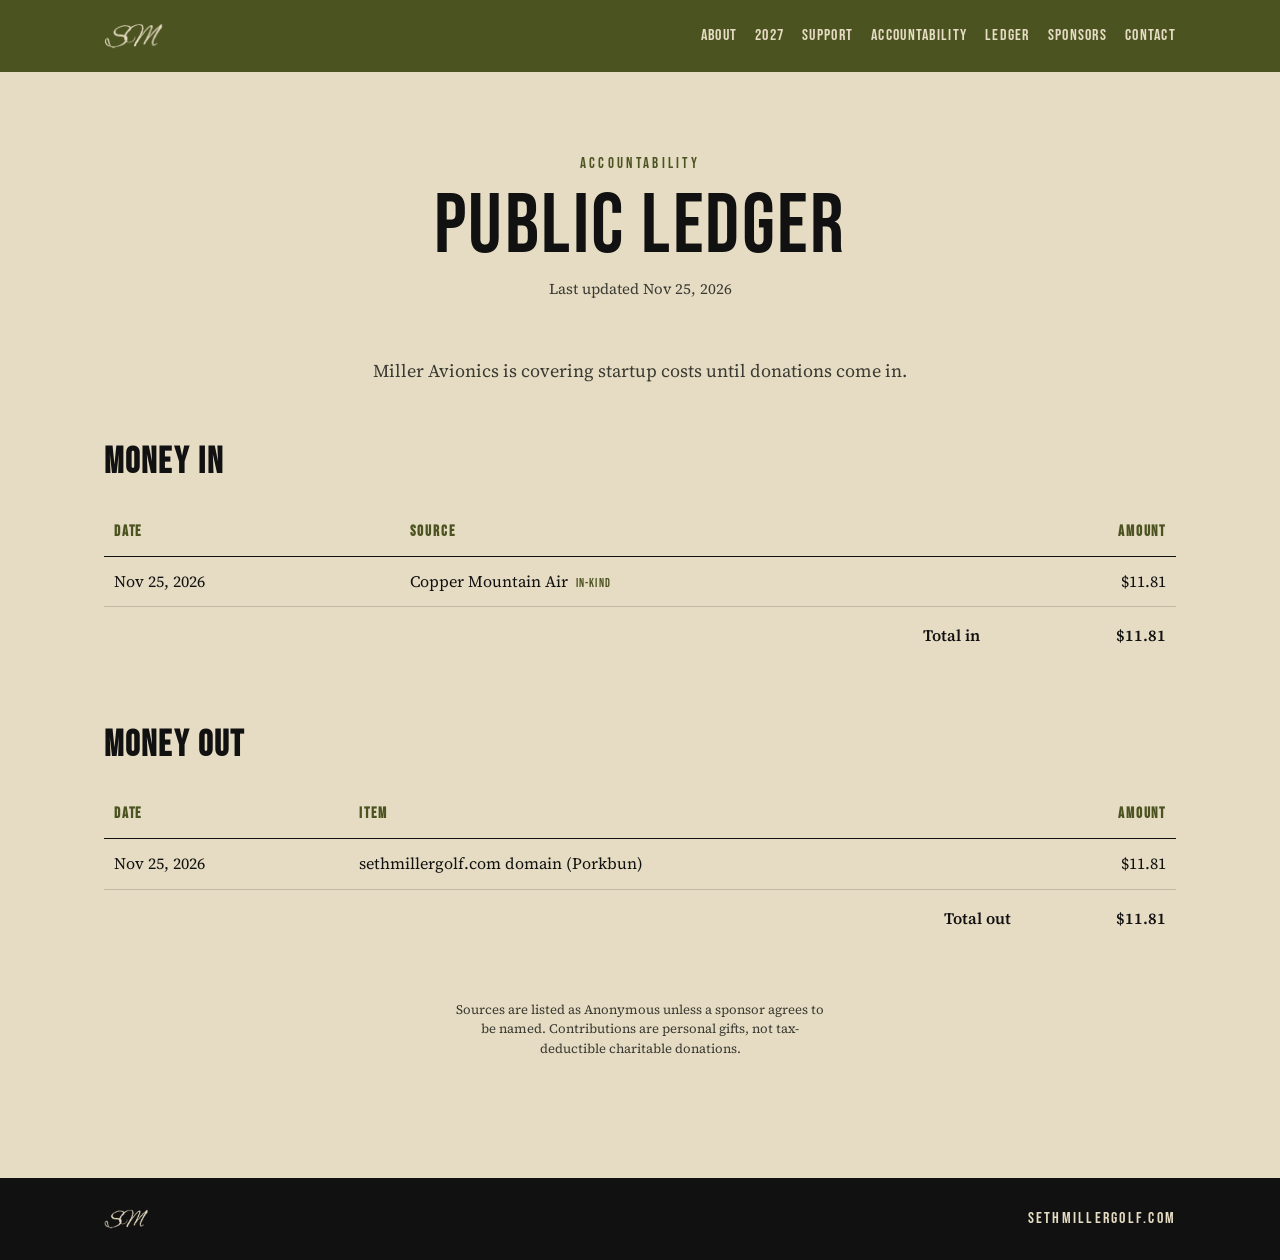
==== ledger.html @ 33cc7478 "Wire donate buttons to Stripe link and add thank-you banner" ====
<!doctype html>
<html lang="en">
<head>
  <meta charset="utf-8" />
  <meta name="viewport" content="width=device-width, initial-scale=1" />
  <title>Public ledger — Seth Miller</title>
  <meta name="description" content="Public ledger of money in and money out for Seth Miller’s 2027 VGA season." />
  <link rel="icon" type="image/png" href="assets/brand/favicon-v3.png" />
  <link rel="apple-touch-icon" href="assets/brand/apple-touch-icon-v3.png" />
  <link rel="preconnect" href="https://fonts.googleapis.com" />
  <link rel="preconnect" href="https://fonts.gstatic.com" crossorigin />
  <link href="https://fonts.googleapis.com/css2?family=Bebas+Neue&family=Source+Serif+4:ital,opsz,wght@0,8..60,400;0,8..60,600;1,8..60,400&display=swap" rel="stylesheet" />
  <link rel="stylesheet" href="styles.css?v=5" />
</head>
<body>
  <header class="site-header">
    <div class="wrap header-inner">
      <a class="brand-link" href="index.html" aria-label="Seth Miller home">
        <img class="brand-mono" src="assets/brand/sm-mark-khaki-v3.png" alt="" width="1053" height="428" />
      </a>

      <button class="nav-toggle" type="button" aria-expanded="false" aria-controls="primary-nav" aria-label="Toggle navigation">
        <span></span><span></span>
      </button>

      <nav id="primary-nav" class="site-nav" aria-label="Primary navigation">
        <a href="index.html#about">About</a>
        <a href="index.html#season">2027</a>
        <a href="index.html#support">Support</a>
        <a href="index.html#money">Accountability</a>
        <a href="ledger.html" aria-current="page">Ledger</a>
        <a href="index.html#sponsors">Sponsors</a>
        <a href="index.html#contact">Contact</a>
      </nav>
    </div>
  </header>

  <main>
    <section class="section section-ledger">
      <div class="wrap">
        <div class="ledger-head">
          <p class="kicker">Accountability</p>
          <h2>Public ledger</h2>
          <p id="ledger-updated" class="ledger-updated"></p>
        </div>

        <p id="ledger-note" class="ledger-note"></p>

        <div class="ledger-block">
          <h3>Money in</h3>
          <div class="ledger-table-wrap">
            <table class="ledger-table" id="money-in">
              <thead>
                <tr>
                  <th scope="col">Date</th>
                  <th scope="col">Source</th>
                  <th scope="col" class="num">Amount</th>
                </tr>
              </thead>
              <tbody></tbody>
              <tfoot>
                <tr>
                  <td colspan="2">Total in</td>
                  <td class="num"></td>
                </tr>
              </tfoot>
            </table>
          </div>
        </div>

        <div class="ledger-block">
          <h3>Money out</h3>
          <div class="ledger-table-wrap">
            <table class="ledger-table" id="money-out">
              <thead>
                <tr>
                  <th scope="col">Date</th>
                  <th scope="col">Item</th>
                  <th scope="col" class="num">Amount</th>
                </tr>
              </thead>
              <tbody></tbody>
              <tfoot>
                <tr>
                  <td colspan="2">Total out</td>
                  <td class="num"></td>
                </tr>
              </tfoot>
            </table>
          </div>
        </div>

        <p class="fine-print" style="margin-left:auto;margin-right:auto;text-align:center;color:#3A3A32;">
          Sources are listed as Anonymous unless a sponsor agrees to be named. Contributions are personal gifts, not tax-deductible charitable donations.
        </p>
      </div>
    </section>
  </main>

  <footer class="site-footer">
    <div class="wrap footer-inner">
      <a class="footer-mark" href="index.html" aria-label="Back to home">
        <img src="assets/brand/sm-mark-khaki-v3.png" alt="SM monogram" width="1053" height="428" />
      </a>
      <p>sethmillergolf.com</p>
    </div>
  </footer>

  <script src="script.js?v=5"></script>
  <script src="ledger.js?v=4"></script>
</body>
</html>
---- styles.css ----
:root {
  --olive: #4B5320;
  --khaki: #C3B091;
  --khaki-lt: #E6DCC3;
  --black: #111111;
  --ink-soft: #3A3A32;
  --hairline: rgba(17, 17, 17, 0.16);
  --font-display: 'Bebas Neue', Impact, 'Arial Narrow', sans-serif;
  --font-serif: 'Source Serif 4', Georgia, 'Times New Roman', serif;
}

*,
*::before,
*::after {
  box-sizing: border-box;
}

html {
  scroll-behavior: smooth;
  -webkit-text-size-adjust: 100%;
}

body {
  margin: 0;
  background: var(--khaki-lt);
  color: var(--black);
  font-family: var(--font-serif);
  font-size: 18px;
  line-height: 1.6;
}

img {
  display: block;
  max-width: 100%;
  height: auto;
}

a {
  color: inherit;
}

h1, h2, h3, p {
  margin: 0;
}

.wrap {
  width: 100%;
  max-width: 1120px;
  margin: 0 auto;
  padding: 0 24px;
}

.narrow {
  max-width: 640px;
  margin-left: auto;
  margin-right: auto;
}

.visually-hidden {
  position: absolute;
  width: 1px;
  height: 1px;
  padding: 0;
  margin: -1px;
  overflow: hidden;
  clip: rect(0, 0, 0, 0);
  white-space: nowrap;
  border: 0;
}

.site-header {
  position: sticky;
  top: 0;
  z-index: 40;
  background: var(--olive);
}

.header-inner {
  display: flex;
  align-items: center;
  justify-content: space-between;
  min-height: 72px;
}

.brand-link {
  display: flex;
  align-items: center;
  text-decoration: none;
}

.brand-mono {
  width: 64px;
  height: auto;
}

.nav-toggle {
  display: inline-flex;
  flex-direction: column;
  justify-content: center;
  gap: 7px;
  width: 44px;
  height: 44px;
  padding: 10px 8px;
  background: transparent;
  border: 0;
  cursor: pointer;
}

.nav-toggle span {
  display: block;
  height: 1.5px;
  width: 100%;
  background: var(--khaki-lt);
}

.site-nav {
  display: none;
  position: absolute;
  top: 100%;
  left: 0;
  right: 0;
  background: var(--black);
  padding: 8px 24px 28px;
  flex-direction: column;
  gap: 4px;
}

.site-nav.is-open {
  display: flex;
}

.site-nav a {
  font-family: var(--font-display);
  font-size: 28px;
  letter-spacing: 0.08em;
  text-decoration: none;
  color: var(--khaki-lt);
  padding: 8px 0;
}

.site-nav a:hover {
  color: var(--khaki);
}

.kicker {
  font-family: var(--font-display);
  font-size: 15px;
  letter-spacing: 0.22em;
  text-transform: uppercase;
  color: var(--olive);
  margin-bottom: 12px;
}

.kicker-on-dark {
  color: var(--khaki);
}

.section h2 {
  font-family: var(--font-display);
  font-size: clamp(48px, 9vw, 84px);
  letter-spacing: 0.03em;
  line-height: 0.92;
  font-weight: 400;
}

.btn {
  display: inline-flex;
  align-items: center;
  justify-content: center;
  font-family: var(--font-display);
  font-size: 22px;
  letter-spacing: 0.12em;
  text-transform: uppercase;
  text-decoration: none;
  padding: 14px 28px;
  border: 0;
  cursor: pointer;
}

.btn-hero {
  background: var(--black);
  color: var(--khaki-lt);
  margin-top: 40px;
}

.btn-hero:hover {
  background: var(--khaki-lt);
  color: var(--black);
}

.btn-coming-soon {
  background: var(--khaki);
  color: var(--black);
  cursor: not-allowed;
  opacity: 0.7;
}

.btn-ghost {
  background: transparent;
  color: var(--khaki-lt);
  box-shadow: inset 0 0 0 1.5px var(--khaki-lt);
}

.btn-ghost:hover {
  background: var(--khaki-lt);
  color: var(--black);
}

.hero {
  background: var(--olive);
  color: var(--khaki-lt);
  min-height: calc(100svh - 72px);
  display: flex;
  flex-direction: column;
  align-items: center;
  justify-content: center;
  padding: 48px 0 96px;
}

.hero-inner {
  display: flex;
  flex-direction: column;
  align-items: center;
  text-align: center;
  width: 100%;
}

.enlarge-trigger {
  background: none;
  border: 0;
  padding: 0;
  cursor: zoom-in;
  font: inherit;
  color: inherit;
}

.hero-logo-btn {
  width: min(820px, 92vw);
}

.hero-line {
  margin-top: 32px;
  font-family: var(--font-display);
  font-size: clamp(22px, 4.2vw, 34px);
  letter-spacing: 0.1em;
  line-height: 1.15;
}

.section {
  padding: 96px 0;
}

.section-about {
  background: var(--khaki-lt);
  padding: 120px 0 128px;
  text-align: center;
}

.section-about .wrap {
  max-width: 640px;
  margin-left: auto;
  margin-right: auto;
}

.bio {
  font-size: clamp(20px, 2.4vw, 26px);
  line-height: 1.55;
  letter-spacing: -0.01em;
  color: var(--black);
}

.section-season {
  background: var(--khaki);
  padding: 110px 0 120px;
  text-align: center;
}

.section-season h2 {
  margin-bottom: 64px;
}

.goals {
  display: grid;
  grid-template-columns: 1fr 1fr;
  gap: 48px 24px;
}

.goal-num {
  font-family: var(--font-display);
  font-size: clamp(56px, 10vw, 96px);
  line-height: 0.85;
  letter-spacing: 0.02em;
  color: var(--black);
}

.goal h3 {
  margin-top: 10px;
  font-family: var(--font-serif);
  font-size: 16px;
  font-weight: 400;
  color: var(--ink-soft);
}

.section-support {
  background: var(--black);
  color: var(--khaki-lt);
  padding: 110px 0 100px;
  text-align: center;
}

.section-support h2 {
  color: var(--khaki-lt);
  margin-bottom: 64px;
}

.ways {
  display: grid;
  grid-template-columns: 1fr;
  gap: 40px;
  padding-bottom: 56px;
  border-bottom: 1px solid rgba(230, 220, 195, 0.16);
}

.way h3 {
  font-family: var(--font-display);
  font-size: clamp(32px, 6vw, 44px);
  letter-spacing: 0.04em;
  font-weight: 400;
  line-height: 1;
  margin-bottom: 10px;
}

.way p {
  font-size: 17px;
  color: var(--khaki);
  max-width: 28ch;
  margin-left: auto;
  margin-right: auto;
}

.support-actions {
  display: flex;
  flex-wrap: wrap;
  justify-content: center;
  gap: 14px;
  margin-top: 40px;
}

.fine-print {
  margin-top: 28px;
  margin-left: auto;
  margin-right: auto;
  font-size: 13px;
  line-height: 1.5;
  color: #8A8376;
  max-width: 54ch;
  text-align: center;
}

.section-sponsors {
  background: var(--khaki-lt);
  padding: 110px 0 120px;
  text-align: center;
}

.section-sponsors h2 {
  margin-bottom: 56px;
}

.sponsor-wall {
  display: grid;
  grid-template-columns: 1fr 1fr;
  gap: 0;
  border-top: 1px solid var(--hairline);
  border-bottom: 1px solid var(--hairline);
}

.sponsor-slot {
  display: flex;
  align-items: center;
  justify-content: center;
  min-height: 140px;
  font-family: var(--font-display);
  font-size: 22px;
  letter-spacing: 0.1em;
  text-transform: uppercase;
  color: rgba(17, 17, 17, 0.35);
  border-bottom: 1px solid var(--hairline);
}

.sponsor-slot:nth-child(odd) {
  border-right: 1px solid var(--hairline);
}

.section-contact {
  background: var(--olive);
  color: var(--khaki-lt);
  padding: 120px 0;
  text-align: center;
}

.contact-inner h2 {
  font-size: clamp(28px, 5.6vw, 56px);
  letter-spacing: 0.02em;
  color: var(--khaki-lt);
}

.contact-inner h2 a {
  text-decoration: none;
}

.contact-inner h2 a:hover {
  color: var(--khaki);
}

.contact-place {
  margin-top: 16px;
  font-size: 18px;
  color: var(--khaki);
}

.site-footer {
  background: var(--black);
  color: var(--khaki-lt);
  padding: 28px 0;
}

.footer-inner {
  display: flex;
  align-items: center;
  justify-content: space-between;
  gap: 16px;
}

.footer-mark {
  width: 48px;
}

.footer-inner p {
  font-family: var(--font-display);
  font-size: 16px;
  letter-spacing: 0.14em;
}

.lightbox[hidden] {
  display: none;
}

.lightbox {
  position: fixed;
  inset: 0;
  z-index: 100;
  display: flex;
  align-items: center;
  justify-content: center;
  padding: 20px;
}

.lightbox-backdrop {
  position: absolute;
  inset: 0;
  background: rgba(17, 17, 17, 0.92);
}

.lightbox-dialog {
  position: relative;
  z-index: 1;
  max-width: min(920px, 94vw);
  max-height: 90vh;
  display: flex;
  flex-direction: column;
  gap: 12px;
}

.lightbox-dialog img {
  max-height: 78vh;
  width: auto;
  margin: 0 auto;
}

.lightbox-close {
  position: absolute;
  top: -16px;
  right: -8px;
  width: 36px;
  height: 36px;
  border: 0;
  background: var(--olive);
  color: var(--khaki-lt);
  font-size: 22px;
  line-height: 1;
  cursor: pointer;
}

.lightbox-caption {
  font-family: var(--font-serif);
  font-size: 14px;
  color: var(--khaki-lt);
  text-align: center;
}

@media (min-width: 800px) {
  .nav-toggle {
    display: none;
  }

  .site-nav {
    display: flex;
    position: static;
    flex-direction: row;
    align-items: center;
    background: transparent;
    padding: 0;
    gap: 18px;
  }

  .site-nav a {
    font-size: 16px;
    padding: 0;
  }

  .hero {
    padding: 24px 0 104px;
  }

  .section,
  .section-season,
  .section-support,
  .section-sponsors {
    padding-top: 128px;
    padding-bottom: 132px;
  }

  .section-about {
    padding: 140px 0 148px;
  }

  .goals {
    grid-template-columns: repeat(4, 1fr);
    gap: 0;
  }

  .goal {
    padding-right: 28px;
  }

  .goal + .goal {
    padding-left: 28px;
    border-left: 1px solid rgba(17, 17, 17, 0.18);
  }

  .ways {
    grid-template-columns: repeat(3, 1fr);
    gap: 48px;
  }

  .sponsor-wall {
    grid-template-columns: repeat(4, 1fr);
  }

  .sponsor-slot {
    min-height: 180px;
    font-size: 20px;
    border-bottom: 0;
  }

  .sponsor-slot + .sponsor-slot {
    border-left: 1px solid var(--hairline);
  }

  .sponsor-slot:nth-child(odd) {
    border-right: 0;
  }

  .section-contact {
    padding: 140px 0;
  }
}


/* 2027 path */
.goal-lead {
  font-size: clamp(22px, 3vw, 30px);
  line-height: 1.25;
  margin: 16px auto 56px;
  max-width: 22em;
}

.goal-path {
  display: flex;
  flex-direction: column;
  align-items: center;
  gap: 8px;
}

.goal-path .goal {
  text-align: center;
}

.path-arrow {
  font-family: var(--font-display);
  font-size: 36px;
  line-height: 1;
  color: var(--olive);
  transform: rotate(90deg);
}

.goal-featured .goal-num {
  color: var(--olive);
}

.goal-plus {
  margin-top: 48px;
  font-size: 18px;
  color: var(--ink-soft);
}

/* Accountability */
.section-money {
  background: var(--olive);
  color: var(--khaki-lt);
  text-align: center;
}

.section-money h2,
.section-money .money-lead {
  color: var(--khaki-lt);
}

.money-lead {
  font-size: clamp(20px, 2.4vw, 24px);
  margin: 16px auto 36px;
  max-width: 28em;
}

.money-points {
  list-style: none;
  padding: 0;
  margin: 0 auto 40px;
  max-width: 38em;
  text-align: left;
}

.money-points li {
  position: relative;
  padding: 12px 0 12px 1.4em;
  border-bottom: 1px solid rgba(230, 220, 195, 0.18);
  font-size: 17px;
  line-height: 1.45;
  color: var(--khaki-lt);
}

.money-points li:last-child {
  border-bottom: 0;
}

.money-points li::before {
  content: "–";
  position: absolute;
  left: 0;
  color: var(--khaki);
}

.money-btn {
  margin-top: 0;
}

.money-note {
  color: var(--khaki);
  max-width: 36em;
}

/* Ledger page */
.section-ledger {
  background: var(--khaki-lt);
  padding: 80px 0 120px;
}

.ledger-head {
  text-align: center;
  margin-bottom: 56px;
}

.ledger-updated {
  margin-top: 12px;
  font-size: 15px;
  color: var(--ink-soft);
}

.ledger-note {
  margin: 0 auto 48px;
  max-width: 40em;
  text-align: center;
  color: var(--ink-soft);
}

.ledger-block {
  margin-bottom: 56px;
}

.ledger-block h3 {
  font-family: var(--font-display);
  font-size: 36px;
  letter-spacing: 0.06em;
  margin-bottom: 16px;
}

.ledger-table-wrap {
  overflow-x: auto;
}

.ledger-table {
  width: 100%;
  border-collapse: collapse;
  font-size: 16px;
}

.ledger-table th,
.ledger-table td {
  text-align: left;
  padding: 12px 10px;
  border-bottom: 1px solid var(--hairline);
  vertical-align: top;
}

.ledger-table th {
  font-family: var(--font-display);
  font-size: 15px;
  letter-spacing: 0.12em;
  text-transform: uppercase;
  color: var(--olive);
  border-bottom: 1px solid var(--black);
}

.ledger-table td.num,
.ledger-table th.num,
.ledger-table tfoot td {
  text-align: right;
  font-variant-numeric: tabular-nums;
  white-space: nowrap;
}

.ledger-table tfoot td {
  font-weight: 600;
  border-bottom: 0;
  padding-top: 16px;
}

.ledger-empty {
  text-align: center;
  color: var(--ink-soft);
  padding: 24px 0;
}

.tag-inkind {
  display: inline-block;
  margin-left: 8px;
  font-family: var(--font-display);
  font-size: 12px;
  letter-spacing: 0.1em;
  text-transform: uppercase;
  color: var(--olive);
}

@media (min-width: 800px) {
  .goal-path {
    flex-direction: row;
    justify-content: center;
    align-items: flex-start;
    gap: 12px 20px;
  }

  .goal-path .goal {
    flex: 1 1 0;
    max-width: 240px;
  }

  .path-arrow {
    transform: none;
    font-size: 56px;
    padding-top: 18px;
  }
}

/* Thank-you banner */
.thanks-banner {
  position: relative; z-index: 200;
  display: flex; align-items: center; justify-content: center; gap: 16px;
  background: #C3B091; color: #111; padding: 14px 20px; text-align: center;
  font-size: 1rem;
}
.thanks-banner[hidden] { display: none; }
.thanks-banner p { margin: 0; }
.thanks-banner a { color: #111; font-weight: 600; }
.thanks-close { background: none; border: 0; font-size: 1.6rem; line-height: 1; cursor: pointer; color: #111; }
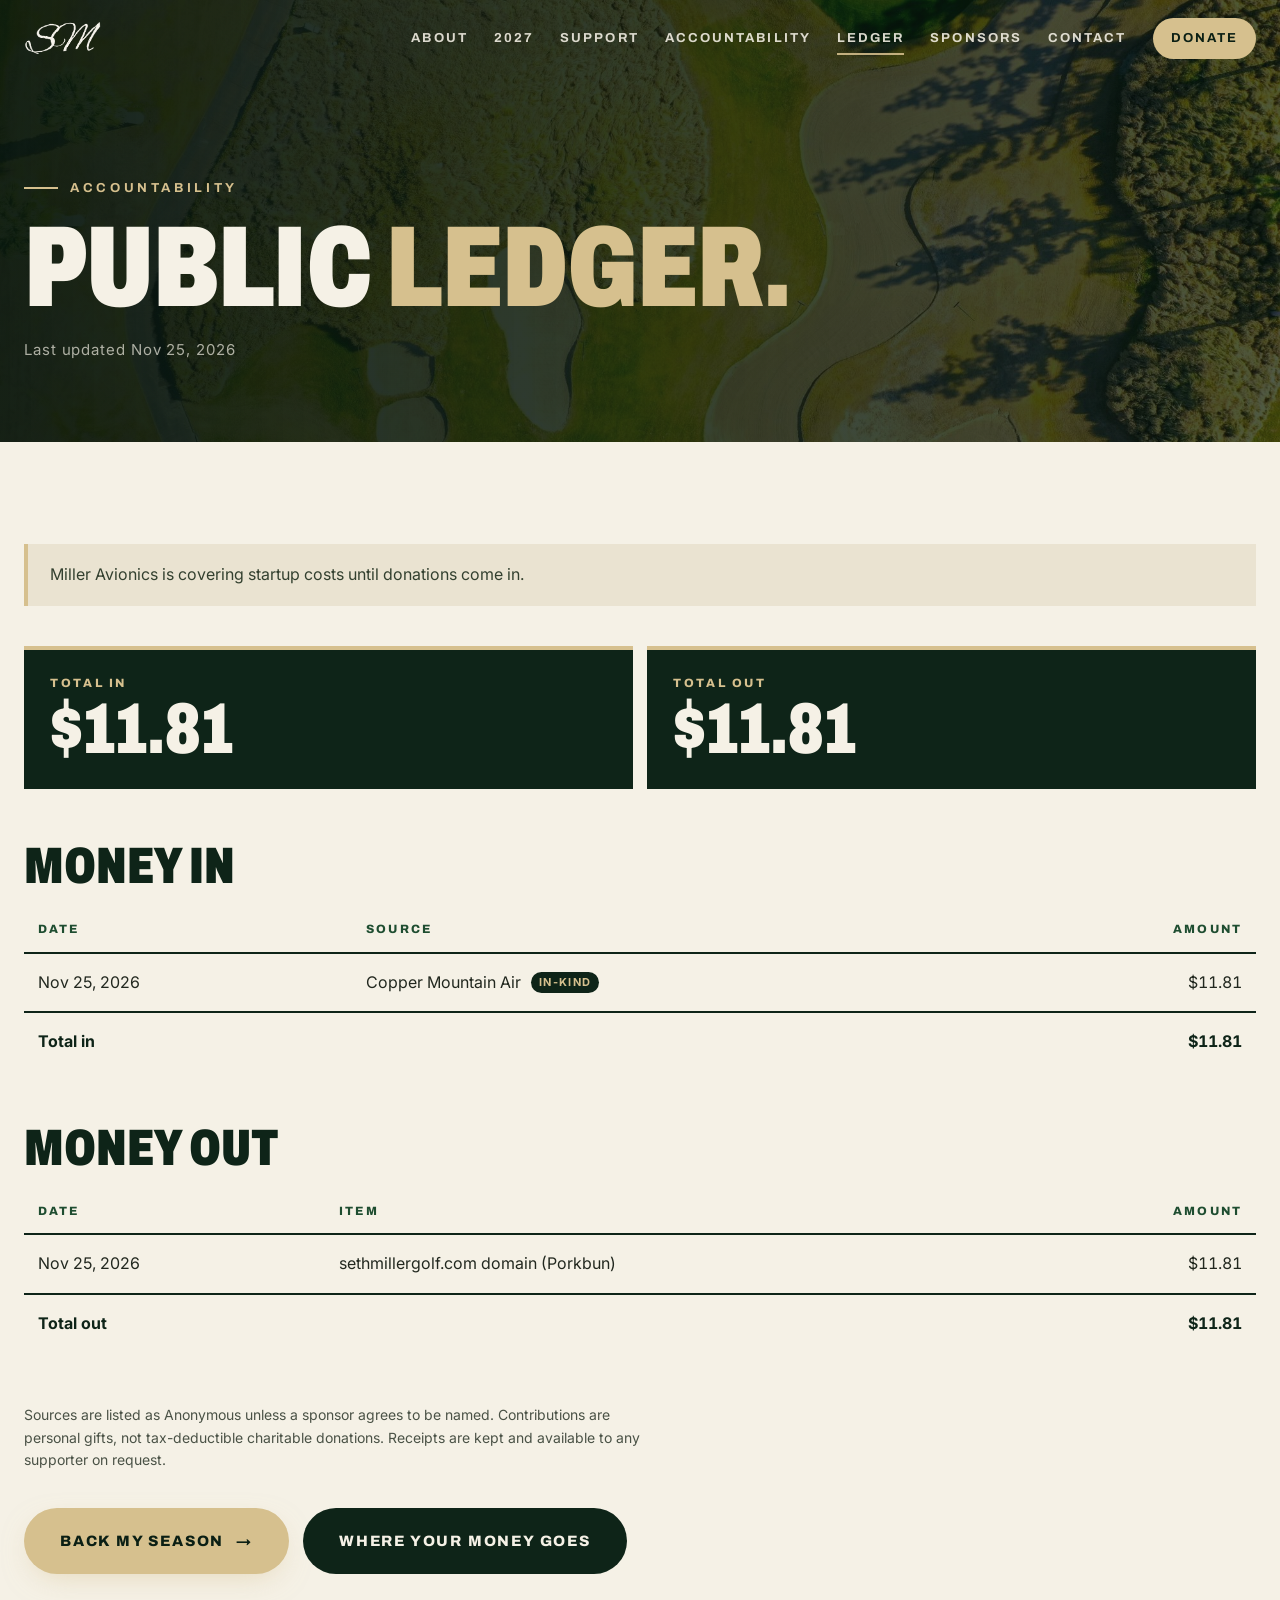
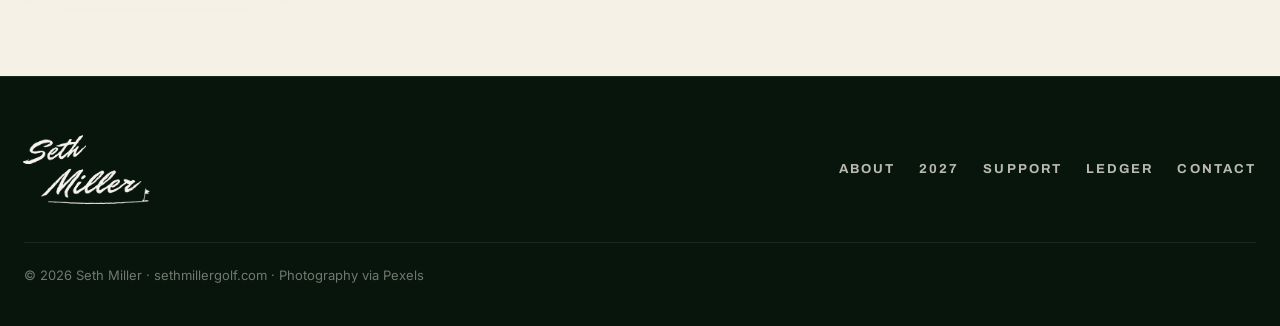
==== commit d3e77346: "Golf-first redesign preview (v6), not deployed" ====
--- a/ledger.html
+++ b/ledger.html
@@ -3,26 +3,27 @@
 <head>
   <meta charset="utf-8" />
   <meta name="viewport" content="width=device-width, initial-scale=1" />
-  <title>Public ledger — Seth Miller</title>
+  <title>Public ledger — Seth Miller Golf</title>
   <meta name="description" content="Public ledger of money in and money out for Seth Miller’s 2027 VGA season." />
+  <meta property="og:title" content="Seth Miller Golf — Road to VGA Nationals 2027" />
+  <meta property="og:description" content="Army veteran golfer. 2027 VGA Arizona Tour. The goal is Nationals." />
+  <meta property="og:type" content="website" />
+  <meta property="og:url" content="https://sethmillergolf.com/" />
+  <meta property="og:image" content="https://sethmillergolf.com/assets/img/hero-course-v6.jpg" />
+  <meta name="theme-color" content="#0E2418" />
   <link rel="icon" type="image/png" href="assets/brand/favicon-v3.png" />
   <link rel="apple-touch-icon" href="assets/brand/apple-touch-icon-v3.png" />
   <link rel="preconnect" href="https://fonts.googleapis.com" />
   <link rel="preconnect" href="https://fonts.gstatic.com" crossorigin />
-  <link href="https://fonts.googleapis.com/css2?family=Bebas+Neue&family=Source+Serif+4:ital,opsz,wght@0,8..60,400;0,8..60,600;1,8..60,400&display=swap" rel="stylesheet" />
-  <link rel="stylesheet" href="styles.css?v=5" />
+  <link href="https://fonts.googleapis.com/css2?family=Archivo:wdth,wght@62..125,400..900&family=Inter:wght@400;500;600&display=swap" rel="stylesheet" />
+    <link rel="stylesheet" href="styles.css?v=6" />
 </head>
 <body>
-  <header class="site-header">
+  <header class="site-header" data-header>
     <div class="wrap header-inner">
-      <a class="brand-link" href="index.html" aria-label="Seth Miller home">
-        <img class="brand-mono" src="assets/brand/sm-mark-khaki-v3.png" alt="" width="1053" height="428" />
+      <a class="brand-link" href="index.html" aria-label="Seth Miller Golf home">
+        <img class="brand-mono" src="assets/brand/sm-mark-cream-v6.png" alt="" width="1053" height="428" />
       </a>
-
-      <button class="nav-toggle" type="button" aria-expanded="false" aria-controls="primary-nav" aria-label="Toggle navigation">
-        <span></span><span></span>
-      </button>
-
       <nav id="primary-nav" class="site-nav" aria-label="Primary navigation">
         <a href="index.html#about">About</a>
         <a href="index.html#season">2027</a>
@@ -31,23 +32,34 @@
         <a href="ledger.html" aria-current="page">Ledger</a>
         <a href="index.html#sponsors">Sponsors</a>
         <a href="index.html#contact">Contact</a>
+        <a class="nav-donate" href="#" data-donate>Donate</a>
       </nav>
+      <button class="nav-toggle" type="button" aria-expanded="false" aria-controls="primary-nav" aria-label="Toggle navigation">
+        <span></span><span></span>
+      </button>
     </div>
   </header>
 
   <main>
-    <section class="section section-ledger">
+    <section class="page-hero">
       <div class="wrap">
-        <div class="ledger-head">
-          <p class="kicker">Accountability</p>
-          <h2>Public ledger</h2>
-          <p id="ledger-updated" class="ledger-updated"></p>
+        <p class="eyebrow">Accountability</p>
+        <h1 class="display">Public <span>ledger.</span></h1>
+        <p id="ledger-updated" class="ledger-updated"></p>
+      </div>
+    </section>
+
+    <section class="section-ledger">
+      <div class="wrap">
+        <p id="ledger-note" class="ledger-note"></p>
+
+        <div class="ledger-totals">
+          <div class="ledger-total"><span>Total in</span><strong id="total-in">—</strong></div>
+          <div class="ledger-total"><span>Total out</span><strong id="total-out">—</strong></div>
         </div>
 
-        <p id="ledger-note" class="ledger-note"></p>
-
         <div class="ledger-block">
-          <h3>Money in</h3>
+          <h2>Money in</h2>
           <div class="ledger-table-wrap">
             <table class="ledger-table" id="money-in">
               <thead>
@@ -69,7 +81,7 @@
         </div>
 
         <div class="ledger-block">
-          <h3>Money out</h3>
+          <h2>Money out</h2>
           <div class="ledger-table-wrap">
             <table class="ledger-table" id="money-out">
               <thead>
@@ -90,23 +102,41 @@
           </div>
         </div>
 
-        <p class="fine-print" style="margin-left:auto;margin-right:auto;text-align:center;color:#3A3A32;">
-          Sources are listed as Anonymous unless a sponsor agrees to be named. Contributions are personal gifts, not tax-deductible charitable donations.
-        </p>
+        <p class="ledger-fine">Sources are listed as Anonymous unless a sponsor agrees to be named. Contributions are personal gifts, not tax-deductible charitable donations. Receipts are kept and available to any supporter on request.</p>
+        <div class="ledger-cta">
+          <a class="btn btn-primary btn-lg" href="#" data-donate>Back my season <span class="btn-arrow" aria-hidden="true">→</span></a>
+          <a class="btn btn-dark btn-lg" href="index.html#money">Where your money goes</a>
+        </div>
       </div>
     </section>
   </main>
 
   <footer class="site-footer">
     <div class="wrap footer-inner">
-      <a class="footer-mark" href="index.html" aria-label="Back to home">
-        <img src="assets/brand/sm-mark-khaki-v3.png" alt="SM monogram" width="1053" height="428" />
-      </a>
-      <p>sethmillergolf.com</p>
+      <button type="button" class="enlarge-trigger footer-lockup" data-enlarge="assets/brand/stack-underline-olive-bg-v3.png" data-caption="Seth Miller — stacked script lockup" aria-label="Enlarge Seth Miller logo">
+        <img src="assets/brand/seth-miller-lockup-cream-v6.png" alt="Seth Miller" width="1607" height="789" />
+      </button>
+      <nav class="footer-nav" aria-label="Footer">
+        <a href="index.html#about">About</a>
+        <a href="index.html#season">2027</a>
+        <a href="index.html#support">Support</a>
+        <a href="ledger.html">Ledger</a>
+        <a href="index.html#contact">Contact</a>
+      </nav>
+      <p class="footer-meta">&copy; 2026 Seth Miller &middot; sethmillergolf.com &middot; Photography via Pexels</p>
     </div>
   </footer>
 
-  <script src="script.js?v=5"></script>
-  <script src="ledger.js?v=4"></script>
+  <div id="lightbox" class="lightbox" hidden role="dialog" aria-modal="true" aria-labelledby="lightbox-caption">
+    <div class="lightbox-backdrop" data-close></div>
+    <div class="lightbox-dialog">
+      <button type="button" class="lightbox-close" data-close aria-label="Close enlarged image">&times;</button>
+      <img id="lightbox-img" alt="" />
+      <p id="lightbox-caption" class="lightbox-caption"></p>
+    </div>
+  </div>
+
+  <script src="script.js?v=6"></script>
+  <script src="ledger.js?v=6"></script>
 </body>
 </html>
--- a/styles.css
+++ b/styles.css
@@ -1,795 +1,467 @@
+/* ==========================================================
+   Seth Miller Golf — v6 golf-first redesign
+   ========================================================== */
 :root {
+  --g950: #07150D;
+  --g900: #0B1F14;
+  --g800: #0E2418;
+  --g700: #153823;
+  --g600: #1E4D30;
+  --fairway: #3F7A45;
+  --cream: #F5F1E6;
+  --cream-2: #EAE3D1;
+  --khaki: #C3B091;
+  --gold: #D6C08E;
   --olive: #4B5320;
-  --khaki: #C3B091;
-  --khaki-lt: #E6DCC3;
-  --black: #111111;
-  --ink-soft: #3A3A32;
-  --hairline: rgba(17, 17, 17, 0.16);
-  --font-display: 'Bebas Neue', Impact, 'Arial Narrow', sans-serif;
-  --font-serif: 'Source Serif 4', Georgia, 'Times New Roman', serif;
-}
-
-*,
-*::before,
-*::after {
-  box-sizing: border-box;
-}
-
-html {
-  scroll-behavior: smooth;
-  -webkit-text-size-adjust: 100%;
-}
-
+  --ink: #0D0F0C;
+  --muted: rgba(245, 241, 230, 0.68);
+  --wrap: 1240px;
+  --display: "Archivo", "Arial Narrow", Arial, sans-serif;
+  --body: "Inter", system-ui, -apple-system, "Segoe UI", Arial, sans-serif;
+  --ease: cubic-bezier(0.2, 0.7, 0.1, 1);
+  --grain: url("data:image/svg+xml,%3Csvg xmlns='http://www.w3.org/2000/svg' width='180' height='180'%3E%3Cfilter id='n'%3E%3CfeTurbulence type='fractalNoise' baseFrequency='.9' numOctaves='2' stitchTiles='stitch'/%3E%3CfeColorMatrix values='0 0 0 0 1 0 0 0 0 1 0 0 0 0 1 0 0 0 .55 0'/%3E%3C/filter%3E%3Crect width='100%25' height='100%25' filter='url(%23n)'/%3E%3C/svg%3E");
+}
+
+*, *::before, *::after { box-sizing: border-box; }
+html { scroll-behavior: smooth; -webkit-text-size-adjust: 100%; }
 body {
   margin: 0;
-  background: var(--khaki-lt);
-  color: var(--black);
-  font-family: var(--font-serif);
-  font-size: 18px;
+  background: var(--g900);
+  color: var(--cream);
+  font-family: var(--body);
+  font-size: 17px;
   line-height: 1.6;
-}
-
-img {
-  display: block;
-  max-width: 100%;
-  height: auto;
-}
-
-a {
-  color: inherit;
-}
-
-h1, h2, h3, p {
-  margin: 0;
-}
-
-.wrap {
-  width: 100%;
-  max-width: 1120px;
-  margin: 0 auto;
-  padding: 0 24px;
-}
-
-.narrow {
-  max-width: 640px;
-  margin-left: auto;
-  margin-right: auto;
-}
-
+  -webkit-font-smoothing: antialiased;
+  overflow-x: hidden;
+}
+img { max-width: 100%; display: block; }
+a { color: inherit; }
 .visually-hidden {
-  position: absolute;
-  width: 1px;
-  height: 1px;
-  padding: 0;
-  margin: -1px;
-  overflow: hidden;
-  clip: rect(0, 0, 0, 0);
-  white-space: nowrap;
-  border: 0;
-}
-
-.site-header {
-  position: sticky;
-  top: 0;
-  z-index: 40;
-  background: var(--olive);
-}
-
-.header-inner {
-  display: flex;
-  align-items: center;
-  justify-content: space-between;
-  min-height: 72px;
-}
-
-.brand-link {
-  display: flex;
-  align-items: center;
-  text-decoration: none;
-}
-
-.brand-mono {
-  width: 64px;
-  height: auto;
-}
-
-.nav-toggle {
-  display: inline-flex;
-  flex-direction: column;
-  justify-content: center;
-  gap: 7px;
-  width: 44px;
-  height: 44px;
-  padding: 10px 8px;
-  background: transparent;
-  border: 0;
-  cursor: pointer;
-}
-
-.nav-toggle span {
-  display: block;
-  height: 1.5px;
-  width: 100%;
-  background: var(--khaki-lt);
-}
-
-.site-nav {
-  display: none;
-  position: absolute;
-  top: 100%;
-  left: 0;
-  right: 0;
-  background: var(--black);
-  padding: 8px 24px 28px;
-  flex-direction: column;
-  gap: 4px;
-}
-
-.site-nav.is-open {
-  display: flex;
-}
-
-.site-nav a {
-  font-family: var(--font-display);
-  font-size: 28px;
-  letter-spacing: 0.08em;
-  text-decoration: none;
-  color: var(--khaki-lt);
-  padding: 8px 0;
-}
-
-.site-nav a:hover {
-  color: var(--khaki);
-}
-
-.kicker {
-  font-family: var(--font-display);
-  font-size: 15px;
-  letter-spacing: 0.22em;
+  position: absolute !important; width: 1px; height: 1px; overflow: hidden;
+  clip: rect(0 0 0 0); white-space: nowrap; border: 0; padding: 0; margin: -1px;
+}
+.wrap { width: min(var(--wrap), calc(100% - 48px)); margin: 0 auto; }
+
+/* ---------- Type ---------- */
+.eyebrow {
+  margin: 0 0 18px;
+  font-family: var(--display);
+  font-stretch: 100%;
+  font-weight: 700;
+  font-size: 13px;
+  letter-spacing: 0.28em;
   text-transform: uppercase;
-  color: var(--olive);
-  margin-bottom: 12px;
-}
-
-.kicker-on-dark {
-  color: var(--khaki);
-}
-
-.section h2 {
-  font-family: var(--font-display);
-  font-size: clamp(48px, 9vw, 84px);
-  letter-spacing: 0.03em;
-  line-height: 0.92;
-  font-weight: 400;
-}
-
-.btn {
+  color: var(--gold);
   display: inline-flex;
   align-items: center;
-  justify-content: center;
-  font-family: var(--font-display);
-  font-size: 22px;
-  letter-spacing: 0.12em;
+  gap: 12px;
+}
+.eyebrow::before {
+  content: ""; width: 34px; height: 2px; background: currentColor; display: inline-block;
+}
+.eyebrow-green { color: var(--g600); }
+.display {
+  margin: 0;
+  font-family: var(--display);
+  font-stretch: 72%;
+  font-weight: 900;
   text-transform: uppercase;
-  text-decoration: none;
-  padding: 14px 28px;
-  border: 0;
-  cursor: pointer;
-}
-
-.btn-hero {
-  background: var(--black);
-  color: var(--khaki-lt);
-  margin-top: 40px;
-}
-
-.btn-hero:hover {
-  background: var(--khaki-lt);
-  color: var(--black);
-}
-
-.btn-coming-soon {
-  background: var(--khaki);
-  color: var(--black);
-  cursor: not-allowed;
-  opacity: 0.7;
-}
-
-.btn-ghost {
-  background: transparent;
-  color: var(--khaki-lt);
-  box-shadow: inset 0 0 0 1.5px var(--khaki-lt);
-}
-
-.btn-ghost:hover {
-  background: var(--khaki-lt);
-  color: var(--black);
-}
-
-.hero {
-  background: var(--olive);
-  color: var(--khaki-lt);
-  min-height: calc(100svh - 72px);
-  display: flex;
-  flex-direction: column;
-  align-items: center;
-  justify-content: center;
-  padding: 48px 0 96px;
-}
-
-.hero-inner {
-  display: flex;
-  flex-direction: column;
-  align-items: center;
-  text-align: center;
-  width: 100%;
-}
-
-.enlarge-trigger {
-  background: none;
-  border: 0;
-  padding: 0;
-  cursor: zoom-in;
-  font: inherit;
-  color: inherit;
-}
-
-.hero-logo-btn {
-  width: min(820px, 92vw);
-}
-
-.hero-line {
-  margin-top: 32px;
-  font-family: var(--font-display);
-  font-size: clamp(22px, 4.2vw, 34px);
-  letter-spacing: 0.1em;
-  line-height: 1.15;
-}
-
-.section {
-  padding: 96px 0;
-}
-
-.section-about {
-  background: var(--khaki-lt);
-  padding: 120px 0 128px;
-  text-align: center;
-}
-
-.section-about .wrap {
-  max-width: 640px;
-  margin-left: auto;
-  margin-right: auto;
-}
-
-.bio {
-  font-size: clamp(20px, 2.4vw, 26px);
-  line-height: 1.55;
+  line-height: 0.9;
   letter-spacing: -0.01em;
-  color: var(--black);
-}
-
-.section-season {
-  background: var(--khaki);
-  padding: 110px 0 120px;
-  text-align: center;
-}
-
-.section-season h2 {
-  margin-bottom: 64px;
-}
-
-.goals {
-  display: grid;
-  grid-template-columns: 1fr 1fr;
-  gap: 48px 24px;
-}
-
-.goal-num {
-  font-family: var(--font-display);
-  font-size: clamp(56px, 10vw, 96px);
-  line-height: 0.85;
-  letter-spacing: 0.02em;
-  color: var(--black);
-}
-
-.goal h3 {
-  margin-top: 10px;
-  font-family: var(--font-serif);
-  font-size: 16px;
-  font-weight: 400;
-  color: var(--ink-soft);
-}
-
-.section-support {
-  background: var(--black);
-  color: var(--khaki-lt);
-  padding: 110px 0 100px;
-  text-align: center;
-}
-
-.section-support h2 {
-  color: var(--khaki-lt);
-  margin-bottom: 64px;
-}
-
-.ways {
-  display: grid;
-  grid-template-columns: 1fr;
-  gap: 40px;
-  padding-bottom: 56px;
-  border-bottom: 1px solid rgba(230, 220, 195, 0.16);
-}
-
-.way h3 {
-  font-family: var(--font-display);
-  font-size: clamp(32px, 6vw, 44px);
-  letter-spacing: 0.04em;
-  font-weight: 400;
-  line-height: 1;
-  margin-bottom: 10px;
-}
-
-.way p {
-  font-size: 17px;
-  color: var(--khaki);
-  max-width: 28ch;
-  margin-left: auto;
-  margin-right: auto;
-}
-
-.support-actions {
-  display: flex;
-  flex-wrap: wrap;
-  justify-content: center;
-  gap: 14px;
-  margin-top: 40px;
-}
-
-.fine-print {
-  margin-top: 28px;
-  margin-left: auto;
-  margin-right: auto;
-  font-size: 13px;
-  line-height: 1.5;
-  color: #8A8376;
-  max-width: 54ch;
-  text-align: center;
-}
-
-.section-sponsors {
-  background: var(--khaki-lt);
-  padding: 110px 0 120px;
-  text-align: center;
-}
-
-.section-sponsors h2 {
-  margin-bottom: 56px;
-}
-
-.sponsor-wall {
-  display: grid;
-  grid-template-columns: 1fr 1fr;
-  gap: 0;
-  border-top: 1px solid var(--hairline);
-  border-bottom: 1px solid var(--hairline);
-}
-
-.sponsor-slot {
-  display: flex;
-  align-items: center;
-  justify-content: center;
-  min-height: 140px;
-  font-family: var(--font-display);
-  font-size: 22px;
-  letter-spacing: 0.1em;
-  text-transform: uppercase;
-  color: rgba(17, 17, 17, 0.35);
-  border-bottom: 1px solid var(--hairline);
-}
-
-.sponsor-slot:nth-child(odd) {
-  border-right: 1px solid var(--hairline);
-}
-
-.section-contact {
-  background: var(--olive);
-  color: var(--khaki-lt);
-  padding: 120px 0;
-  text-align: center;
-}
-
-.contact-inner h2 {
-  font-size: clamp(28px, 5.6vw, 56px);
-  letter-spacing: 0.02em;
-  color: var(--khaki-lt);
-}
-
-.contact-inner h2 a {
-  text-decoration: none;
-}
-
-.contact-inner h2 a:hover {
-  color: var(--khaki);
-}
-
-.contact-place {
-  margin-top: 16px;
-  font-size: 18px;
-  color: var(--khaki);
-}
-
-.site-footer {
-  background: var(--black);
-  color: var(--khaki-lt);
-  padding: 28px 0;
-}
-
-.footer-inner {
-  display: flex;
-  align-items: center;
-  justify-content: space-between;
-  gap: 16px;
-}
-
-.footer-mark {
-  width: 48px;
-}
-
-.footer-inner p {
-  font-family: var(--font-display);
-  font-size: 16px;
-  letter-spacing: 0.14em;
-}
-
-.lightbox[hidden] {
-  display: none;
-}
-
-.lightbox {
-  position: fixed;
-  inset: 0;
-  z-index: 100;
-  display: flex;
-  align-items: center;
-  justify-content: center;
-  padding: 20px;
-}
-
-.lightbox-backdrop {
-  position: absolute;
-  inset: 0;
-  background: rgba(17, 17, 17, 0.92);
-}
-
-.lightbox-dialog {
-  position: relative;
-  z-index: 1;
-  max-width: min(920px, 94vw);
-  max-height: 90vh;
-  display: flex;
-  flex-direction: column;
-  gap: 12px;
-}
-
-.lightbox-dialog img {
-  max-height: 78vh;
-  width: auto;
-  margin: 0 auto;
-}
-
-.lightbox-close {
-  position: absolute;
-  top: -16px;
-  right: -8px;
-  width: 36px;
-  height: 36px;
-  border: 0;
-  background: var(--olive);
-  color: var(--khaki-lt);
-  font-size: 22px;
-  line-height: 1;
-  cursor: pointer;
-}
-
-.lightbox-caption {
-  font-family: var(--font-serif);
-  font-size: 14px;
-  color: var(--khaki-lt);
-  text-align: center;
-}
-
-@media (min-width: 800px) {
-  .nav-toggle {
-    display: none;
-  }
-
-  .site-nav {
-    display: flex;
-    position: static;
-    flex-direction: row;
-    align-items: center;
-    background: transparent;
-    padding: 0;
-    gap: 18px;
-  }
-
-  .site-nav a {
-    font-size: 16px;
-    padding: 0;
-  }
-
-  .hero {
-    padding: 24px 0 104px;
-  }
-
-  .section,
-  .section-season,
-  .section-support,
-  .section-sponsors {
-    padding-top: 128px;
-    padding-bottom: 132px;
-  }
-
-  .section-about {
-    padding: 140px 0 148px;
-  }
-
-  .goals {
-    grid-template-columns: repeat(4, 1fr);
-    gap: 0;
-  }
-
-  .goal {
-    padding-right: 28px;
-  }
-
-  .goal + .goal {
-    padding-left: 28px;
-    border-left: 1px solid rgba(17, 17, 17, 0.18);
-  }
-
-  .ways {
-    grid-template-columns: repeat(3, 1fr);
-    gap: 48px;
-  }
-
-  .sponsor-wall {
-    grid-template-columns: repeat(4, 1fr);
-  }
-
-  .sponsor-slot {
-    min-height: 180px;
-    font-size: 20px;
-    border-bottom: 0;
-  }
-
-  .sponsor-slot + .sponsor-slot {
-    border-left: 1px solid var(--hairline);
-  }
-
-  .sponsor-slot:nth-child(odd) {
-    border-right: 0;
-  }
-
-  .section-contact {
-    padding: 140px 0;
-  }
-}
-
-
-/* 2027 path */
-.goal-lead {
-  font-size: clamp(22px, 3vw, 30px);
-  line-height: 1.25;
-  margin: 16px auto 56px;
-  max-width: 22em;
-}
-
-.goal-path {
-  display: flex;
-  flex-direction: column;
-  align-items: center;
-  gap: 8px;
-}
-
-.goal-path .goal {
-  text-align: center;
-}
-
-.path-arrow {
-  font-family: var(--font-display);
-  font-size: 36px;
-  line-height: 1;
-  color: var(--olive);
-  transform: rotate(90deg);
-}
-
-.goal-featured .goal-num {
-  color: var(--olive);
-}
-
-.goal-plus {
-  margin-top: 48px;
-  font-size: 18px;
-  color: var(--ink-soft);
-}
-
-/* Accountability */
-.section-money {
-  background: var(--olive);
-  color: var(--khaki-lt);
-  text-align: center;
-}
-
-.section-money h2,
-.section-money .money-lead {
-  color: var(--khaki-lt);
-}
-
-.money-lead {
-  font-size: clamp(20px, 2.4vw, 24px);
-  margin: 16px auto 36px;
-  max-width: 28em;
-}
-
-.money-points {
-  list-style: none;
-  padding: 0;
-  margin: 0 auto 40px;
-  max-width: 38em;
-  text-align: left;
-}
-
-.money-points li {
-  position: relative;
-  padding: 12px 0 12px 1.4em;
-  border-bottom: 1px solid rgba(230, 220, 195, 0.18);
-  font-size: 17px;
-  line-height: 1.45;
-  color: var(--khaki-lt);
-}
-
-.money-points li:last-child {
-  border-bottom: 0;
-}
-
-.money-points li::before {
-  content: "–";
-  position: absolute;
-  left: 0;
-  color: var(--khaki);
-}
-
-.money-btn {
-  margin-top: 0;
-}
-
-.money-note {
-  color: var(--khaki);
-  max-width: 36em;
-}
-
-/* Ledger page */
-.section-ledger {
-  background: var(--khaki-lt);
-  padding: 80px 0 120px;
-}
-
-.ledger-head {
-  text-align: center;
-  margin-bottom: 56px;
-}
-
-.ledger-updated {
-  margin-top: 12px;
-  font-size: 15px;
-  color: var(--ink-soft);
-}
-
-.ledger-note {
-  margin: 0 auto 48px;
-  max-width: 40em;
-  text-align: center;
-  color: var(--ink-soft);
-}
-
-.ledger-block {
-  margin-bottom: 56px;
-}
-
-.ledger-block h3 {
-  font-family: var(--font-display);
-  font-size: 36px;
-  letter-spacing: 0.06em;
-  margin-bottom: 16px;
-}
-
-.ledger-table-wrap {
-  overflow-x: auto;
-}
-
-.ledger-table {
-  width: 100%;
-  border-collapse: collapse;
-  font-size: 16px;
-}
-
-.ledger-table th,
-.ledger-table td {
-  text-align: left;
-  padding: 12px 10px;
-  border-bottom: 1px solid var(--hairline);
-  vertical-align: top;
-}
-
-.ledger-table th {
-  font-family: var(--font-display);
-  font-size: 15px;
-  letter-spacing: 0.12em;
-  text-transform: uppercase;
-  color: var(--olive);
-  border-bottom: 1px solid var(--black);
-}
-
-.ledger-table td.num,
-.ledger-table th.num,
-.ledger-table tfoot td {
-  text-align: right;
-  font-variant-numeric: tabular-nums;
-  white-space: nowrap;
-}
-
-.ledger-table tfoot td {
-  font-weight: 600;
-  border-bottom: 0;
-  padding-top: 16px;
-}
-
-.ledger-empty {
-  text-align: center;
-  color: var(--ink-soft);
-  padding: 24px 0;
-}
-
-.tag-inkind {
-  display: inline-block;
-  margin-left: 8px;
-  font-family: var(--font-display);
-  font-size: 12px;
-  letter-spacing: 0.1em;
-  text-transform: uppercase;
-  color: var(--olive);
-}
-
-@media (min-width: 800px) {
-  .goal-path {
-    flex-direction: row;
-    justify-content: center;
-    align-items: flex-start;
-    gap: 12px 20px;
-  }
-
-  .goal-path .goal {
-    flex: 1 1 0;
-    max-width: 240px;
-  }
-
-  .path-arrow {
-    transform: none;
-    font-size: 56px;
-    padding-top: 18px;
-  }
-}
-
-/* Thank-you banner */
+  font-size: clamp(48px, 7vw, 104px);
+}
+.display span { color: var(--gold); }
+.display-xl { font-size: clamp(58px, 10vw, 156px); }
+
+/* ---------- Buttons ---------- */
+.btn {
+  display: inline-flex; align-items: center; justify-content: center; gap: 12px;
+  font-family: var(--display); font-stretch: 100%; font-weight: 800;
+  text-transform: uppercase; letter-spacing: 0.12em; font-size: 14px;
+  text-decoration: none; padding: 15px 26px; border-radius: 999px;
+  border: 2px solid transparent; cursor: pointer;
+  transition: transform .25s var(--ease), background-color .25s, color .25s, border-color .25s, box-shadow .25s;
+}
+.btn-lg { padding: 19px 34px; font-size: 15px; }
+.btn-primary { background: var(--gold); color: var(--g900); box-shadow: 0 10px 30px -10px rgba(214, 192, 142, .55); }
+.btn-primary:hover { background: var(--cream); transform: translateY(-2px); }
+.btn-outline { border-color: rgba(245, 241, 230, .55); color: var(--cream); background: rgba(7, 21, 13, .15); backdrop-filter: blur(4px); }
+.btn-outline:hover { border-color: var(--cream); background: var(--cream); color: var(--g900); }
+.btn-dark { background: var(--g800); color: var(--cream); }
+.btn-dark:hover { background: var(--g600); transform: translateY(-2px); }
+.btn-arrow { transition: transform .25s var(--ease); }
+.btn:hover .btn-arrow { transform: translateX(4px); }
+.btn:focus-visible, a:focus-visible, button:focus-visible { outline: 3px solid var(--gold); outline-offset: 3px; }
+
+/* ---------- Thanks banner ---------- */
 .thanks-banner {
-  position: relative; z-index: 200;
+  position: relative; z-index: 120;
   display: flex; align-items: center; justify-content: center; gap: 16px;
-  background: #C3B091; color: #111; padding: 14px 20px; text-align: center;
-  font-size: 1rem;
+  background: var(--gold); color: var(--g900); padding: 12px 20px; text-align: center;
+  font-weight: 500; font-size: 15px;
 }
 .thanks-banner[hidden] { display: none; }
 .thanks-banner p { margin: 0; }
-.thanks-banner a { color: #111; font-weight: 600; }
-.thanks-close { background: none; border: 0; font-size: 1.6rem; line-height: 1; cursor: pointer; color: #111; }
+.thanks-banner a { color: var(--g900); font-weight: 700; }
+.thanks-close { background: none; border: 0; font-size: 1.6rem; line-height: 1; cursor: pointer; color: var(--g900); }
+body.has-banner .site-header:not(.is-solid) { top: calc(var(--banner-h, 46px) + 6px); }
+
+/* ---------- Header ---------- */
+.site-header {
+  position: fixed; top: 0; left: 0; right: 0; z-index: 100;
+  transition: background-color .35s, box-shadow .35s, padding .35s, top .2s;
+  padding: 18px 0;
+}
+.site-header.is-solid {
+  background: rgba(11, 31, 20, .92);
+  backdrop-filter: blur(10px);
+  -webkit-backdrop-filter: blur(10px);
+  box-shadow: 0 1px 0 rgba(245, 241, 230, .08);
+  padding: 10px 0;
+}
+.header-inner { display: flex; align-items: center; justify-content: space-between; gap: 24px; }
+.brand-mono { height: 34px; width: auto; }
+.site-nav { display: flex; align-items: center; gap: 26px; }
+.site-nav a {
+  font-family: var(--display); font-stretch: 100%; font-weight: 700; font-size: 13px;
+  letter-spacing: .16em; text-transform: uppercase; text-decoration: none;
+  color: var(--cream); opacity: .88; position: relative; padding: 6px 0;
+}
+.site-nav a:not(.nav-donate)::after {
+  content: ""; position: absolute; left: 0; right: 0; bottom: 0; height: 2px;
+  background: var(--gold); transform: scaleX(0); transform-origin: left; transition: transform .3s var(--ease);
+}
+.site-nav a:hover { opacity: 1; }
+.site-nav a:hover::after, .site-nav a[aria-current="page"]::after { transform: scaleX(1); }
+.site-nav .nav-donate {
+  opacity: 1; background: var(--gold); color: var(--g900); padding: 10px 18px; border-radius: 999px;
+}
+.site-nav .nav-donate:hover { background: var(--cream); }
+.nav-toggle { display: none; }
+
+/* ---------- Hero ---------- */
+.hero {
+  position: relative; min-height: 100svh; display: flex; align-items: flex-end;
+  overflow: hidden; isolation: isolate; background: var(--g950);
+}
+.hero-media, .hero-media img {
+  position: absolute; inset: 0; width: 100%; height: 100%;
+}
+.hero-media img { object-fit: cover; object-position: 60% 60%; animation: heroZoom 18s var(--ease) both; }
+@keyframes heroZoom { from { transform: scale(1.12); } to { transform: scale(1.0); } }
+.hero-shade {
+  position: absolute; inset: 0; z-index: 1;
+  background:
+    linear-gradient(180deg, rgba(7,21,13,.55) 0%, rgba(7,21,13,0) 22%),
+    linear-gradient(90deg, rgba(7,21,13,.82) 0%, rgba(7,21,13,.45) 45%, rgba(7,21,13,0) 75%),
+    linear-gradient(0deg, rgba(7,21,13,.95) 0%, rgba(7,21,13,.3) 38%, rgba(7,21,13,0) 60%);
+}
+.hero::after { content: ""; position: absolute; inset: 0; z-index: 2; background-image: var(--grain); opacity: .09; mix-blend-mode: overlay; pointer-events: none; }
+.hero-inner { position: relative; z-index: 3; padding: 140px 0 110px; }
+.hero-eyebrow { color: var(--cream); }
+.hero-eyebrow::before { display: none; }
+.flag-chip {
+  width: 22px; height: 14px; display: inline-block; border-radius: 1px;
+  background:
+    linear-gradient(var(--olive), var(--olive)) 0 0 / 9px 8px no-repeat,
+    repeating-linear-gradient(180deg, var(--khaki) 0 2px, rgba(195,176,145,.35) 2px 4px);
+  box-shadow: 0 0 0 1px rgba(245,241,230,.25);
+}
+.hero-lockup { --lw: clamp(260px, 30vw, 430px); width: var(--lw); height: auto; margin: 4px 0 10px calc(var(--lw) * -0.125); filter: drop-shadow(0 6px 24px rgba(0,0,0,.35)); }
+.hero-title {
+  margin: 0;
+  font-family: var(--display); font-stretch: 68%; font-weight: 900; text-transform: uppercase;
+  font-size: clamp(64px, 11.5vw, 184px); line-height: .84; letter-spacing: -0.015em;
+  text-shadow: 0 8px 40px rgba(0,0,0,.35);
+}
+.hero-title span { display: block; color: var(--gold); }
+.hero-sub { margin: 22px 0 34px; font-size: clamp(17px, 1.6vw, 21px); color: var(--cream); opacity: .9; max-width: 44ch; }
+.hero-ctas { display: flex; flex-wrap: wrap; gap: 14px; }
+.scroll-cue {
+  position: absolute; z-index: 3; right: max(24px, calc((100% - var(--wrap)) / 2)); bottom: 40px;
+  width: 26px; height: 44px; border: 2px solid rgba(245,241,230,.6); border-radius: 14px;
+}
+.scroll-cue span { position: absolute; left: 50%; top: 8px; width: 4px; height: 8px; margin-left: -2px; border-radius: 2px; background: var(--cream); animation: cue 1.8s ease-in-out infinite; }
+@keyframes cue { 0% { opacity: 0; transform: translateY(0); } 40% { opacity: 1; } 100% { opacity: 0; transform: translateY(14px); } }
+
+/* ---------- Countdown band ---------- */
+.band-countdown {
+  position: relative; background: var(--g800); padding: 56px 0 0;
+  border-top: 4px solid var(--gold); overflow: hidden;
+}
+.band-countdown::after { content: ""; position: absolute; inset: 0; background-image: var(--grain); opacity: .05; pointer-events: none; }
+.band-inner { display: flex; align-items: center; justify-content: space-between; gap: 40px; flex-wrap: wrap; }
+.cd-label .eyebrow { margin-bottom: 8px; }
+.cd-event { margin: 0; font-family: var(--display); font-stretch: 72%; font-weight: 900; text-transform: uppercase; font-size: clamp(40px, 5vw, 68px); line-height: .9; }
+.cd-meta { margin: 8px 0 0; color: var(--muted); font-size: 15px; letter-spacing: .04em; }
+.cd-clock { display: flex; gap: clamp(12px, 2.4vw, 34px); }
+.cd-unit { display: flex; flex-direction: column; align-items: center; min-width: 72px; }
+.cd-num {
+  font-family: var(--display); font-stretch: 62%; font-weight: 800; font-variant-numeric: tabular-nums;
+  font-size: clamp(56px, 7.5vw, 112px); line-height: .9; color: var(--cream);
+}
+.cd-unit:first-child .cd-num { color: var(--gold); }
+.cd-cap { margin-top: 8px; font-family: var(--display); font-weight: 700; font-size: 12px; letter-spacing: .28em; text-transform: uppercase; color: var(--muted); }
+.stat-row {
+  display: grid; grid-template-columns: repeat(4, 1fr); margin-top: 48px;
+  border-top: 1px solid rgba(245,241,230,.14);
+}
+.stat { padding: 28px 24px 34px; border-left: 1px solid rgba(245,241,230,.14); display: flex; flex-direction: column; gap: 4px; }
+.stat:first-child { border-left: 0; padding-left: 0; }
+.stat-num { font-family: var(--display); font-stretch: 70%; font-weight: 900; font-size: clamp(40px, 4.4vw, 64px); line-height: 1; color: var(--cream); }
+.stat-cap { font-size: 13px; letter-spacing: .14em; text-transform: uppercase; color: var(--muted); font-weight: 600; }
+
+/* ---------- Sections ---------- */
+.section { position: relative; padding: clamp(88px, 11vw, 160px) 0; }
+
+/* About */
+.section-about { background: var(--cream); color: var(--ink); }
+.about-grid { display: grid; grid-template-columns: 1.1fr 1fr; gap: clamp(40px, 6vw, 96px); align-items: start; }
+.section-about .display { color: var(--g800); font-size: clamp(44px, 5.6vw, 84px); }
+.section-about .display span { color: var(--fairway); display: block; margin-top: 10px; }
+.service-strip { list-style: none; margin: 40px 0 0; padding: 0; display: grid; grid-template-columns: repeat(2, minmax(0, 1fr)); border-top: 2px solid var(--g800); }
+.service-strip li { padding: 16px 16px 16px 0; border-bottom: 1px solid rgba(14,36,24,.18); font-size: 15px; color: #33402f; }
+.service-strip span { display: block; font-family: var(--display); font-weight: 800; letter-spacing: .2em; text-transform: uppercase; font-size: 11px; color: var(--olive); margin-bottom: 2px; }
+.bio { margin: 0; font-size: clamp(17px, 1.35vw, 19px); line-height: 1.75; color: #22281f; }
+.about-right { padding-top: 12px; border-left: 4px solid var(--gold); padding-left: clamp(22px, 3vw, 40px); }
+
+/* Season */
+.section-season { background: var(--g950); overflow: hidden; isolation: isolate; }
+.season-bg {
+  position: absolute; inset: 0; z-index: -1;
+  background:
+    linear-gradient(180deg, rgba(7,21,13,.94) 0%, rgba(7,21,13,.72) 45%, rgba(7,21,13,.9) 100%),
+    url("assets/img/aerial-fairway-v6.jpg") center / cover no-repeat;
+}
+.section-season .display-xl span { display: block; }
+.path { list-style: none; margin: 64px 0 0; padding: 0; display: grid; grid-template-columns: repeat(3, 1fr); gap: 18px; counter-reset: none; }
+.path-step {
+  position: relative; padding: 32px 30px 36px; min-height: 230px;
+  background: rgba(14, 36, 24, .72); border: 1px solid rgba(245,241,230,.16);
+  backdrop-filter: blur(6px); -webkit-backdrop-filter: blur(6px);
+  display: flex; flex-direction: column; justify-content: flex-end;
+  transition: transform .35s var(--ease), border-color .35s;
+}
+.path-step:hover { transform: translateY(-6px); border-color: var(--gold); }
+.path-step + .path-step::before {
+  content: "→"; position: absolute; left: -16px; top: 50%; transform: translate(-50%, -50%);
+  font-family: var(--display); font-weight: 900; font-size: 28px; color: var(--gold); z-index: 2;
+}
+.path-num { position: absolute; top: 22px; left: 30px; font-family: var(--display); font-weight: 800; font-size: 14px; letter-spacing: .24em; color: var(--gold); }
+.path-stage { font-family: var(--display); font-stretch: 70%; font-weight: 900; text-transform: uppercase; font-size: clamp(48px, 5vw, 76px); line-height: .9; }
+.path-name { margin-top: 8px; font-size: 15px; letter-spacing: .12em; text-transform: uppercase; color: var(--muted); font-weight: 600; }
+.path-final { background: var(--gold); color: var(--g900); border-color: var(--gold); }
+.path-final .path-num, .path-final .path-name { color: var(--g800); }
+.path-plus { margin: 34px 0 0; font-size: 18px; color: var(--muted); max-width: 60ch; }
+.path-plus strong { color: var(--cream); }
+
+/* Support */
+.section-support { background: #000; overflow: hidden; isolation: isolate; }
+.support-photo {
+  position: absolute; z-index: -1; top: 0; right: 0; bottom: 0; width: 46%;
+  background: url("assets/img/ball-tee-v6.jpg") 60% 45% / cover no-repeat;
+  filter: saturate(.35) contrast(1.05);
+  -webkit-mask-image: linear-gradient(90deg, transparent 0%, #000 35%);
+          mask-image: linear-gradient(90deg, transparent 0%, #000 35%);
+  opacity: .9;
+}
+.support-grid { display: grid; grid-template-columns: minmax(0, 760px); }
+.ways { display: grid; grid-template-columns: repeat(3, 1fr); gap: 14px; margin: 52px 0 40px; }
+.way { padding: 26px 22px 24px; border: 1px solid rgba(245,241,230,.14); background: rgba(14,36,24,.55); transition: border-color .3s, transform .3s var(--ease); }
+.way:hover { border-color: var(--gold); transform: translateY(-4px); }
+.way .way-num { margin: 0 0 14px; font-family: var(--display); font-stretch: 70%; font-weight: 900; font-size: 40px; line-height: 1; color: var(--gold); text-transform: uppercase; }
+.way h3 { margin: 0 0 8px; font-family: var(--display); font-weight: 800; font-size: 15px; letter-spacing: .14em; text-transform: uppercase; }
+.way p { margin: 0; font-size: 15px; color: var(--muted); line-height: 1.55; }
+.support-actions { display: flex; flex-wrap: wrap; gap: 14px; }
+.fine-print { margin: 26px 0 0; font-size: 13px; color: rgba(245,241,230,.5); max-width: 62ch; line-height: 1.55; }
+
+/* Money */
+.section-money { background: var(--cream-2); color: var(--ink); }
+.money-head { display: flex; justify-content: space-between; align-items: flex-end; gap: 40px; flex-wrap: wrap; }
+.section-money .display { color: var(--g800); max-width: 11ch; }
+.ledger-snap { background: var(--g800); color: var(--cream); padding: 22px 26px; min-width: 280px; border-top: 4px solid var(--gold); }
+.snap-title { margin: 0 0 10px; font-family: var(--display); font-weight: 800; letter-spacing: .22em; text-transform: uppercase; font-size: 12px; color: var(--gold); }
+.snap-row { display: flex; justify-content: space-between; gap: 24px; padding: 6px 0; border-bottom: 1px solid rgba(245,241,230,.12); font-size: 15px; }
+.snap-row strong { font-family: var(--display); font-stretch: 80%; font-size: 22px; font-weight: 800; }
+.snap-updated { margin: 10px 0 0; font-size: 12px; color: var(--muted); }
+.buckets { display: grid; grid-template-columns: repeat(4, 1fr); gap: 0; margin: 56px 0 44px; border-top: 2px solid var(--g800); border-bottom: 2px solid var(--g800); }
+.bucket { padding: 26px 20px 28px; border-left: 1px solid rgba(14,36,24,.2); display: flex; flex-direction: column; gap: 10px; }
+.bucket:first-child { border-left: 0; padding-left: 0; }
+.bucket-num { font-family: var(--display); font-weight: 800; font-size: 13px; letter-spacing: .24em; color: var(--fairway); }
+.bucket-name { font-family: var(--display); font-stretch: 72%; font-weight: 900; text-transform: uppercase; font-size: clamp(30px, 3.4vw, 48px); line-height: .95; color: var(--g800); }
+.promises { list-style: none; margin: 0; padding: 0; display: grid; grid-template-columns: 1fr 1fr; gap: 14px 48px; }
+.promises li { position: relative; padding-left: 34px; font-size: 17px; color: #22281f; line-height: 1.5; }
+.promises li::before {
+  content: ""; position: absolute; left: 0; top: 4px; width: 18px; height: 18px; border-radius: 50%;
+  background: var(--g700) url("data:image/svg+xml,%3Csvg xmlns='http://www.w3.org/2000/svg' viewBox='0 0 16 16'%3E%3Cpath d='M4 8.4l2.6 2.4L12 5.4' fill='none' stroke='%23D6C08E' stroke-width='2.2' stroke-linecap='round' stroke-linejoin='round'/%3E%3C/svg%3E") center / 14px no-repeat;
+}
+.money-foot { margin-top: 48px; display: flex; align-items: center; gap: 28px; flex-wrap: wrap; }
+.money-note { margin: 0; font-size: 14px; color: #4a5246; font-style: italic; }
+
+/* Sponsors */
+.section-sponsors { background: var(--g800); overflow: hidden; isolation: isolate; }
+.section-sponsors::before {
+  content: ""; position: absolute; inset: 0; z-index: -1; opacity: .14;
+  background-image: url("data:image/svg+xml,%3Csvg xmlns='http://www.w3.org/2000/svg' width='600' height='600' viewBox='0 0 600 600' fill='none' stroke='%23D6C08E' stroke-width='1.2'%3E%3Cellipse cx='420' cy='260' rx='60' ry='38'/%3E%3Cellipse cx='420' cy='260' rx='110' ry='72'/%3E%3Cellipse cx='415' cy='262' rx='165' ry='110'/%3E%3Cellipse cx='405' cy='268' rx='225' ry='150'/%3E%3Cellipse cx='392' cy='276' rx='290' ry='196'/%3E%3Cellipse cx='378' cy='286' rx='360' ry='246'/%3E%3Cellipse cx='360' cy='298' rx='440' ry='300'/%3E%3C/svg%3E");
+  background-size: 900px 900px; background-position: right -120px center; background-repeat: no-repeat;
+}
+.sponsor-lead { margin: 22px 0 0; color: var(--muted); font-size: 18px; }
+.sponsor-wall { display: grid; grid-template-columns: repeat(4, 1fr); gap: 14px; margin-top: 48px; }
+.sponsor-slot {
+  aspect-ratio: 3 / 2; display: grid; place-items: center; text-align: center;
+  border: 1.5px dashed rgba(214,192,142,.5); color: rgba(245,241,230,.6);
+  font-family: var(--display); font-weight: 700; letter-spacing: .2em; text-transform: uppercase; font-size: 12px;
+  transition: background-color .3s, color .3s;
+}
+.sponsor-slot:hover { background: rgba(214,192,142,.08); color: var(--cream); }
+
+/* Contact */
+.section-contact {
+  background:
+    linear-gradient(180deg, rgba(7,21,13,.9), rgba(7,21,13,.78)),
+    url("assets/img/hero-course-v6.jpg") center 70% / cover no-repeat;
+  text-align: center;
+}
+.contact-inner { display: flex; flex-direction: column; align-items: center; }
+.contact-big { margin: 0; font-family: var(--display); font-stretch: 68%; font-weight: 900; text-transform: uppercase; font-size: clamp(36px, 7.2vw, 112px); line-height: .95; letter-spacing: -0.01em; overflow-wrap: anywhere; }
+.contact-big a { text-decoration: none; background: linear-gradient(var(--gold), var(--gold)) 0 100% / 0 4px no-repeat; transition: background-size .4s var(--ease); }
+.contact-big a:hover { background-size: 100% 4px; }
+.contact-place { margin: 16px 0 34px; color: var(--muted); letter-spacing: .2em; text-transform: uppercase; font-size: 13px; font-weight: 600; }
+
+/* Footer */
+.site-footer { background: var(--g950); padding: 56px 0 40px; border-top: 1px solid rgba(245,241,230,.08); }
+.footer-inner { display: grid; grid-template-columns: auto 1fr; align-items: center; gap: 24px 48px; }
+.footer-lockup { background: none; border: 0; padding: 0; cursor: zoom-in; }
+.footer-lockup img { width: 170px; height: auto; margin-left: -21px; }
+.footer-nav { display: flex; justify-content: flex-end; flex-wrap: wrap; gap: 24px; }
+.footer-nav a { text-decoration: none; font-family: var(--display); font-weight: 700; font-size: 13px; letter-spacing: .16em; text-transform: uppercase; opacity: .75; }
+.footer-nav a:hover { opacity: 1; color: var(--gold); }
+.footer-meta { grid-column: 1 / -1; margin: 12px 0 0; padding-top: 22px; border-top: 1px solid rgba(245,241,230,.08); font-size: 13px; color: rgba(245,241,230,.45); }
+
+/* Lightbox */
+.lightbox { position: fixed; inset: 0; z-index: 300; display: grid; place-items: center; }
+.lightbox[hidden] { display: none; }
+.lightbox-backdrop { position: absolute; inset: 0; background: rgba(7,21,13,.9); }
+.lightbox-dialog { position: relative; max-width: min(900px, 92vw); }
+.lightbox-dialog img { max-height: 80vh; width: auto; margin: 0 auto; }
+.lightbox-close { position: absolute; top: -48px; right: 0; background: none; border: 0; color: var(--cream); font-size: 2.2rem; cursor: pointer; }
+.lightbox-caption { text-align: center; color: var(--muted); font-size: 14px; }
+
+/* ---------- Reveal animation ---------- */
+.js-reveal .reveal { opacity: 0; transform: translateY(28px); transition: opacity .9s var(--ease), transform .9s var(--ease); }
+.js-reveal .reveal.is-in { opacity: 1; transform: none; }
+@media (prefers-reduced-motion: reduce) {
+  .hero-media img, .scroll-cue span { animation: none; }
+  html { scroll-behavior: auto; }
+}
+
+/* ---------- Ledger page ---------- */
+.page-hero {
+  position: relative; padding: 170px 0 80px; isolation: isolate; overflow: hidden;
+  background:
+    linear-gradient(90deg, rgba(7,21,13,.94), rgba(7,21,13,.7)),
+    url("assets/img/aerial-fairway-v6.jpg") center / cover no-repeat;
+}
+.page-hero .display { font-size: clamp(56px, 9vw, 136px); }
+.ledger-updated { margin: 18px 0 0; color: var(--muted); font-size: 15px; letter-spacing: .06em; }
+.section-ledger { background: var(--cream); color: var(--ink); padding: clamp(64px, 8vw, 110px) 0; }
+.ledger-note { margin: 0 0 40px; padding: 18px 22px; background: var(--cream-2); border-left: 4px solid var(--gold); font-size: 16px; color: #33402f; }
+.ledger-totals { display: grid; grid-template-columns: repeat(2, 1fr); gap: 14px; margin-bottom: 52px; }
+.ledger-total { background: var(--g800); color: var(--cream); padding: 24px 26px; border-top: 4px solid var(--gold); }
+.ledger-total span { display: block; font-family: var(--display); font-weight: 800; letter-spacing: .22em; text-transform: uppercase; font-size: 12px; color: var(--gold); }
+.ledger-total strong { font-family: var(--display); font-stretch: 72%; font-weight: 900; font-size: clamp(44px, 6vw, 72px); line-height: 1; }
+.ledger-block { margin-bottom: 52px; }
+.ledger-block h2 { margin: 0 0 16px; font-family: var(--display); font-stretch: 72%; font-weight: 900; text-transform: uppercase; font-size: clamp(34px, 4vw, 52px); color: var(--g800); line-height: 1; }
+.ledger-table-wrap { overflow-x: auto; }
+.ledger-table { width: 100%; border-collapse: collapse; font-size: 16px; min-width: 460px; }
+.ledger-table th { text-align: left; font-family: var(--display); font-weight: 800; letter-spacing: .18em; text-transform: uppercase; font-size: 12px; color: var(--g600); padding: 12px 14px; border-bottom: 2px solid var(--g800); }
+.ledger-table td { padding: 16px 14px; border-bottom: 1px solid rgba(14,36,24,.14); color: #22281f; }
+.ledger-table .num { text-align: right; font-variant-numeric: tabular-nums; white-space: nowrap; }
+.ledger-table tfoot td { font-weight: 700; border-bottom: 0; border-top: 2px solid var(--g800); color: var(--g800); }
+.ledger-empty { color: #6b7266; font-style: italic; }
+.tag-inkind { display: inline-block; margin-left: 10px; padding: 2px 8px; border-radius: 999px; background: var(--g800); color: var(--gold); font-size: 11px; font-weight: 700; letter-spacing: .12em; text-transform: uppercase; vertical-align: 2px; }
+.ledger-fine { margin: 0; font-size: 14px; color: #4a5246; max-width: 70ch; }
+.ledger-cta { margin-top: 36px; display: flex; gap: 14px; flex-wrap: wrap; }
+
+/* ---------- Responsive ---------- */
+@media (max-width: 1080px) {
+  .site-nav { gap: 18px; }
+  .site-nav a { font-size: 12px; letter-spacing: .12em; }
+}
+@media (max-width: 959px) {
+  .nav-toggle {
+    display: inline-flex; flex-direction: column; justify-content: center; gap: 7px;
+    width: 46px; height: 46px; padding: 0 11px; background: rgba(7,21,13,.35); border: 1px solid rgba(245,241,230,.3); border-radius: 50%; cursor: pointer; z-index: 2;
+  }
+  .nav-toggle span { display: block; height: 2px; background: var(--cream); transition: transform .3s var(--ease); }
+  .nav-toggle[aria-expanded="true"] span:first-child { transform: translateY(4.5px) rotate(45deg); }
+  .nav-toggle[aria-expanded="true"] span:last-child { transform: translateY(-4.5px) rotate(-45deg); }
+  .site-nav {
+    position: fixed; inset: 0; z-index: 1; flex-direction: column; justify-content: center; align-items: flex-start;
+    gap: 6px; padding: 90px 32px 40px; background: var(--g900);
+    opacity: 0; visibility: hidden; transition: opacity .3s, visibility .3s;
+  }
+  .site-nav.is-open { opacity: 1; visibility: visible; }
+  .site-nav a { font-stretch: 72%; font-weight: 900; font-size: 44px; letter-spacing: 0; line-height: 1.05; }
+  .site-nav a::after { display: none; }
+  .site-nav .nav-donate { margin-top: 18px; font-size: 18px; letter-spacing: .14em; padding: 16px 28px; }
+  body.nav-open { overflow: hidden; }
+  .about-grid { grid-template-columns: 1fr; }
+  .path { grid-template-columns: 1fr; gap: 14px; }
+  .path-step { min-height: 0; padding: 56px 24px 28px; }
+  .path-step + .path-step::before { content: "↓"; left: 50%; top: -7px; font-size: 22px; transform: translate(-50%, -50%); }
+  .support-photo { width: 100%; height: 360px; bottom: auto; opacity: .55; -webkit-mask-image: linear-gradient(180deg, #000 0%, transparent 100%); mask-image: linear-gradient(180deg, #000 0%, transparent 100%); }
+  .ways { grid-template-columns: 1fr; }
+  .buckets { grid-template-columns: repeat(2, 1fr); }
+  .bucket:nth-child(3) { border-left: 0; padding-left: 0; }
+  .bucket:nth-child(n+3) { border-top: 1px solid rgba(14,36,24,.2); }
+  .promises { grid-template-columns: 1fr; }
+  .sponsor-wall { grid-template-columns: repeat(2, 1fr); }
+  .stat-row { grid-template-columns: repeat(2, 1fr); }
+  .stat:nth-child(3) { border-left: 0; padding-left: 0; }
+  .stat:nth-child(n+3) { border-top: 1px solid rgba(245,241,230,.14); }
+}
+@media (max-width: 600px) {
+  body { font-size: 16px; }
+  .wrap { width: calc(100% - 40px); }
+  .site-header { padding: 14px 0; }
+  .brand-mono { height: 28px; }
+  .hero { min-height: 100svh; }
+  .hero-media img { object-position: 50% 50%; }
+  .hero-shade {
+    background:
+      linear-gradient(180deg, rgba(7,21,13,.6) 0%, rgba(7,21,13,0) 25%),
+      linear-gradient(0deg, rgba(7,21,13,.97) 0%, rgba(7,21,13,.75) 42%, rgba(7,21,13,.1) 72%);
+  }
+  .hero-inner { padding: 120px 0 84px; }
+  .hero-lockup { --lw: 230px; }
+  .hero-eyebrow { font-size: 11px; letter-spacing: .14em; gap: 9px; }
+  .support-photo { opacity: .35; }
+  .hero-title { font-size: clamp(60px, 19vw, 92px); }
+  .hero-ctas .btn { width: 100%; }
+  .scroll-cue { display: none; }
+  .band-inner { flex-direction: column; align-items: flex-start; gap: 28px; }
+  .cd-clock { width: 100%; justify-content: space-between; }
+  .cd-unit { min-width: 0; }
+  .cd-num { font-size: 54px; }
+  .stat { padding: 22px 14px 24px; }
+  .stat:nth-child(odd) { padding-left: 0; }
+  .service-strip { grid-template-columns: 1fr 1fr; }
+  .about-right { padding-left: 20px; }
+  .support-actions .btn, .money-foot .btn, .contact-ctas .btn, .ledger-cta .btn { width: 100%; }
+  .ledger-snap { width: 100%; min-width: 0; }
+  .bucket { padding: 20px 12px 22px; }
+  .sponsor-wall { gap: 10px; }
+  .footer-inner { grid-template-columns: 1fr; justify-items: start; }
+  .footer-nav { justify-content: flex-start; gap: 16px 20px; }
+  .ledger-totals { grid-template-columns: 1fr; }
+}
+.brand-link, .nav-toggle { position: relative; z-index: 2; }
+p, li { text-wrap: pretty; } .display, .hero-title, .contact-big { text-wrap: balance; }
+@media (max-width: 600px) {
+  .ledger-table { min-width: 0; font-size: 14px; }
+  .ledger-table th, .ledger-table td { padding: 12px 6px; }
+  .ledger-table th:first-child, .ledger-table td:first-child { padding-left: 0; }
+  .ledger-table th:last-child, .ledger-table td:last-child { padding-right: 0; }
+  .tag-inkind { margin-left: 0; margin-top: 4px; }
+}
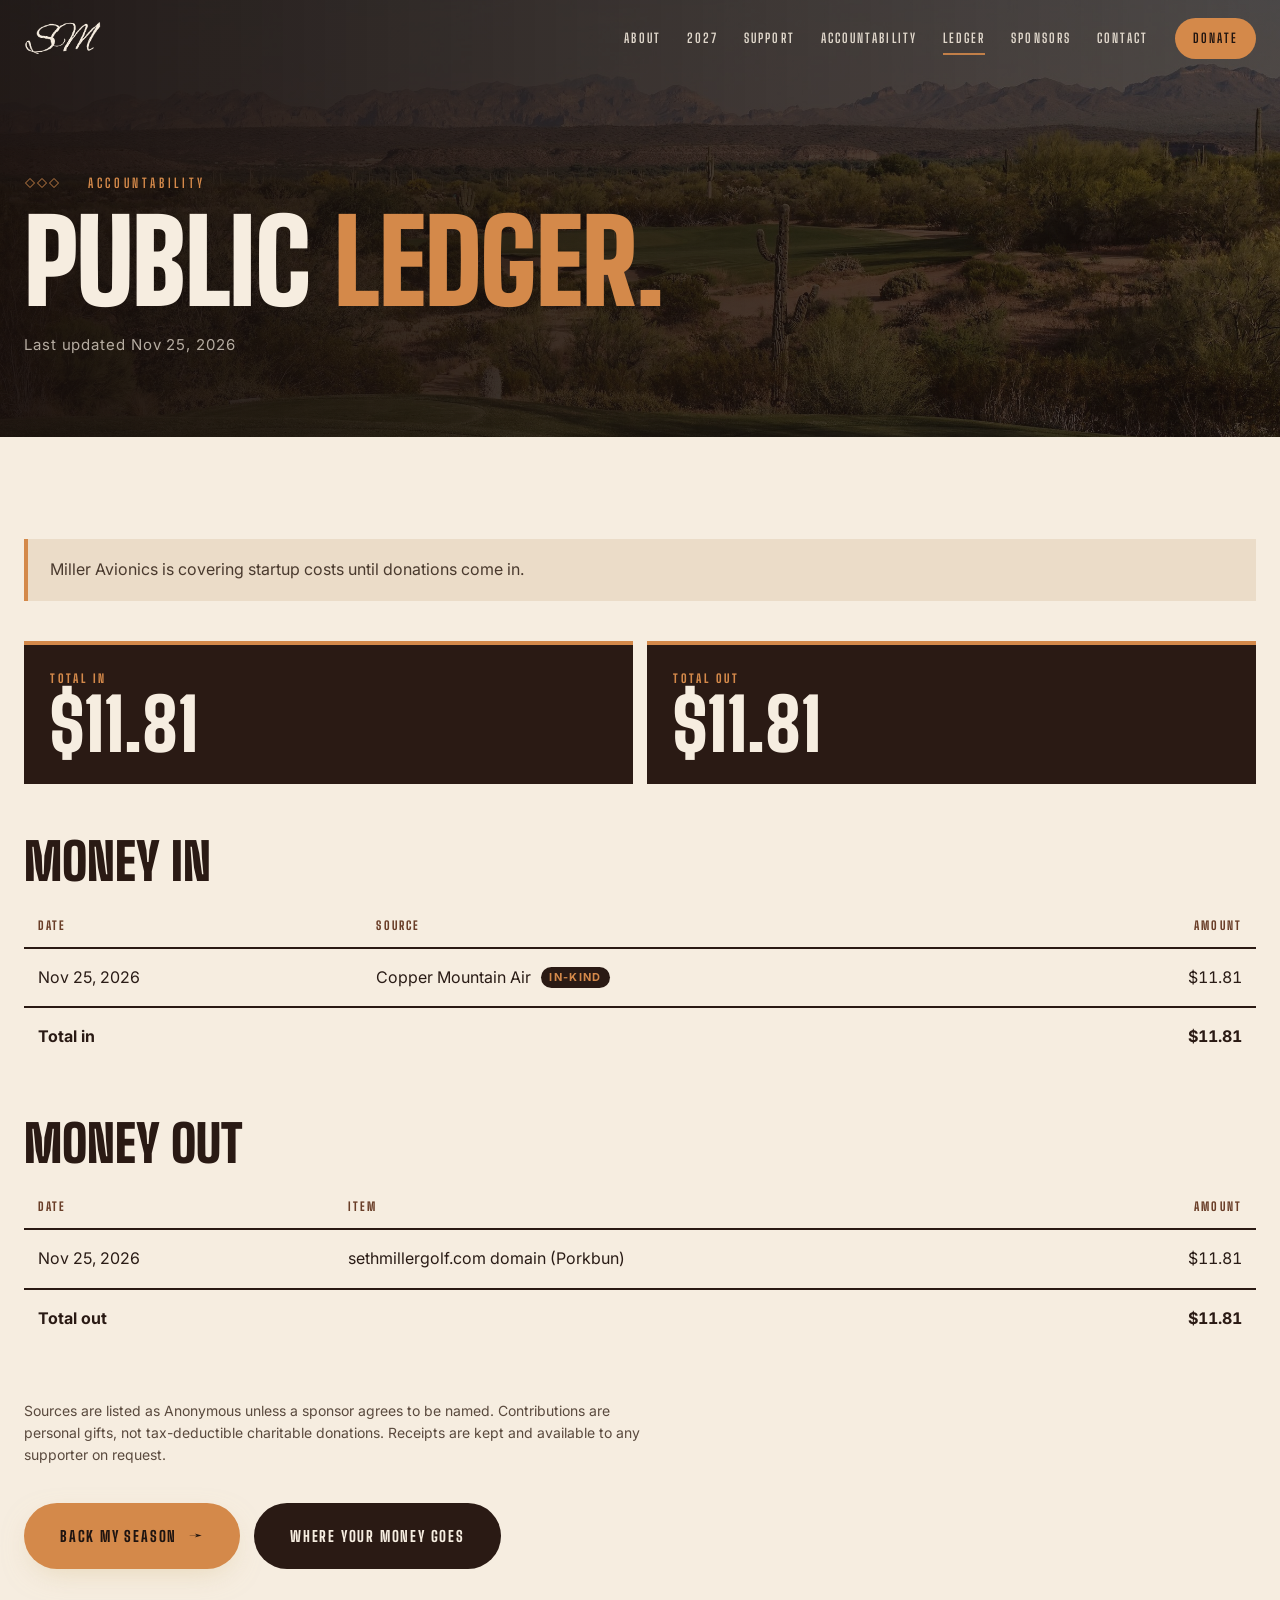
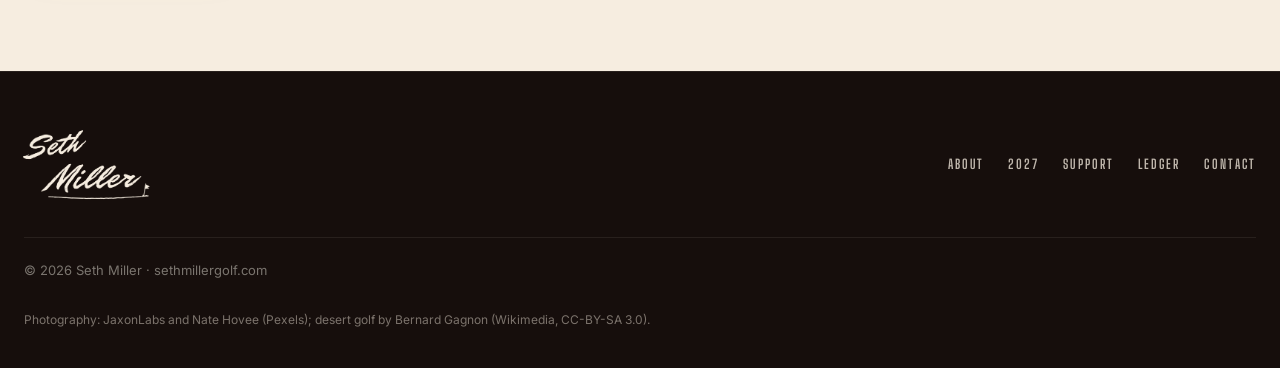
==== commit 219ca0b3: "Southwest desert restyle (v7) and Kansas City bio" ====
--- a/ledger.html
+++ b/ledger.html
@@ -9,20 +9,20 @@
   <meta property="og:description" content="Army veteran golfer. 2027 VGA Arizona Tour. The goal is Nationals." />
   <meta property="og:type" content="website" />
   <meta property="og:url" content="https://sethmillergolf.com/" />
-  <meta property="og:image" content="https://sethmillergolf.com/assets/img/hero-course-v6.jpg" />
+  <meta property="og:image" content="https://sethmillergolf.com/assets/img/hero-course-v7.jpg" />
   <meta name="theme-color" content="#0E2418" />
   <link rel="icon" type="image/png" href="assets/brand/favicon-v3.png" />
   <link rel="apple-touch-icon" href="assets/brand/apple-touch-icon-v3.png" />
   <link rel="preconnect" href="https://fonts.googleapis.com" />
   <link rel="preconnect" href="https://fonts.gstatic.com" crossorigin />
-  <link href="https://fonts.googleapis.com/css2?family=Archivo:wdth,wght@62..125,400..900&family=Inter:wght@400;500;600&display=swap" rel="stylesheet" />
-    <link rel="stylesheet" href="styles.css?v=6" />
+  <link href="https://fonts.googleapis.com/css2?family=Big+Shoulders+Display:wght@400;700;800;900&family=Archivo:wdth,wght@75..125,400..800&family=Inter:wght@400;500;600&display=swap" rel="stylesheet" />
+    <link rel="stylesheet" href="styles.css?v=7" />
 </head>
 <body>
   <header class="site-header" data-header>
     <div class="wrap header-inner">
       <a class="brand-link" href="index.html" aria-label="Seth Miller Golf home">
-        <img class="brand-mono" src="assets/brand/sm-mark-cream-v6.png" alt="" width="1053" height="428" />
+        <img class="brand-mono" src="assets/brand/sm-mark-sand-v7.png" alt="" width="1053" height="428" />
       </a>
       <nav id="primary-nav" class="site-nav" aria-label="Primary navigation">
         <a href="index.html#about">About</a>
@@ -114,7 +114,7 @@
   <footer class="site-footer">
     <div class="wrap footer-inner">
       <button type="button" class="enlarge-trigger footer-lockup" data-enlarge="assets/brand/stack-underline-olive-bg-v3.png" data-caption="Seth Miller — stacked script lockup" aria-label="Enlarge Seth Miller logo">
-        <img src="assets/brand/seth-miller-lockup-cream-v6.png" alt="Seth Miller" width="1607" height="789" />
+        <img src="assets/brand/seth-miller-lockup-sand-v7.png" alt="Seth Miller" width="1607" height="789" />
       </button>
       <nav class="footer-nav" aria-label="Footer">
         <a href="index.html#about">About</a>
@@ -123,7 +123,8 @@
         <a href="ledger.html">Ledger</a>
         <a href="index.html#contact">Contact</a>
       </nav>
-      <p class="footer-meta">&copy; 2026 Seth Miller &middot; sethmillergolf.com &middot; Photography via Pexels</p>
+      <p class="footer-meta">&copy; 2026 Seth Miller &middot; sethmillergolf.com</p>
+      <p class="footer-credit">Photography: JaxonLabs and Nate Hovee (Pexels); desert golf by Bernard Gagnon (Wikimedia, CC-BY-SA&nbsp;3.0).</p>
     </div>
   </footer>
 
@@ -136,7 +137,7 @@
     </div>
   </div>
 
-  <script src="script.js?v=6"></script>
-  <script src="ledger.js?v=6"></script>
+  <script src="script.js?v=7"></script>
+  <script src="ledger.js?v=7"></script>
 </body>
 </html>
--- a/styles.css
+++ b/styles.css
@@ -1,25 +1,33 @@
 /* ==========================================================
-   Seth Miller Golf — v6 golf-first redesign
+   Seth Miller Golf — v7 Southwest golf-first redesign
    ========================================================== */
 :root {
-  --g950: #07150D;
-  --g900: #0B1F14;
-  --g800: #0E2418;
-  --g700: #153823;
-  --g600: #1E4D30;
-  --fairway: #3F7A45;
-  --cream: #F5F1E6;
-  --cream-2: #EAE3D1;
-  --khaki: #C3B091;
-  --gold: #D6C08E;
-  --olive: #4B5320;
-  --ink: #0D0F0C;
-  --muted: rgba(245, 241, 230, 0.68);
+  --g950: #160E0C;
+  --g900: #1F1410;
+  --g800: #2A1A14;
+  --g700: #3B241C;
+  --g600: #6A3E28;
+  --fairway: #7D8B66;
+  --cream: #F6EDE0;
+  --cream-2: #EBDCC8;
+  --khaki: #D2B48C;
+  --gold: #D4894A;
+  --olive: #6E7A58;
+  --ink: #1A100C;
+  --terracotta: #C45C2A;
+  --copper: #C4844A;
+  --turquoise: #3D7A76;
+  --dusk: #3A2A38;
+  --sage: #8A9A74;
+  --muted: rgba(246, 237, 224, 0.7);
   --wrap: 1240px;
-  --display: "Archivo", "Arial Narrow", Arial, sans-serif;
+  --display: "Big Shoulders Display", "Archivo", "Arial Narrow", Arial, sans-serif;
   --body: "Inter", system-ui, -apple-system, "Segoe UI", Arial, sans-serif;
   --ease: cubic-bezier(0.2, 0.7, 0.1, 1);
   --grain: url("data:image/svg+xml,%3Csvg xmlns='http://www.w3.org/2000/svg' width='180' height='180'%3E%3Cfilter id='n'%3E%3CfeTurbulence type='fractalNoise' baseFrequency='.9' numOctaves='2' stitchTiles='stitch'/%3E%3CfeColorMatrix values='0 0 0 0 1 0 0 0 0 1 0 0 0 0 1 0 0 0 .55 0'/%3E%3C/filter%3E%3Crect width='100%25' height='100%25' filter='url(%23n)'/%3E%3C/svg%3E");
+  --ridge: url("data:image/svg+xml,%3Csvg xmlns='http://www.w3.org/2000/svg' viewBox='0 0 1440 80' preserveAspectRatio='none'%3E%3Cpath fill='%23F6EDE0' d='M0 80V54h120L260 20l160 34 200-40 180 40 200-32 180 32h260V80z'/%3E%3C/svg%3E");
+  --ridge-dark: url("data:image/svg+xml,%3Csvg xmlns='http://www.w3.org/2000/svg' viewBox='0 0 1440 80' preserveAspectRatio='none'%3E%3Cpath fill='%23160E0C' d='M0 80V54h120L260 20l160 34 200-40 180 40 200-32 180 32h260V80z'/%3E%3C/svg%3E");
+  --geo: url("data:image/svg+xml,%3Csvg xmlns='http://www.w3.org/2000/svg' width='48' height='16' viewBox='0 0 48 16'%3E%3Cpath fill='none' stroke='%23D4894A' stroke-width='1.2' d='M2 8l6-6 6 6-6 6zM18 8l6-6 6 6-6 6zM34 8l6-6 6 6-6 6z'/%3E%3C/svg%3E");
 }
 
 *, *::before, *::after { box-sizing: border-box; }
@@ -57,13 +65,15 @@
   gap: 12px;
 }
 .eyebrow::before {
-  content: ""; width: 34px; height: 2px; background: currentColor; display: inline-block;
-}
-.eyebrow-green { color: var(--g600); }
+  content: ""; width: 52px; height: 12px;
+  background: var(--geo) left center / contain no-repeat;
+  display: inline-block;
+}
+.eyebrow-green { color: var(--olive); }
 .display {
   margin: 0;
   font-family: var(--display);
-  font-stretch: 72%;
+  font-stretch: 100%;
   font-weight: 900;
   text-transform: uppercase;
   line-height: 0.9;
@@ -113,7 +123,7 @@
   padding: 18px 0;
 }
 .site-header.is-solid {
-  background: rgba(11, 31, 20, .92);
+  background: rgba(31, 20, 16, .92);
   backdrop-filter: blur(10px);
   -webkit-backdrop-filter: blur(10px);
   box-shadow: 0 1px 0 rgba(245, 241, 230, .08);
@@ -152,9 +162,9 @@
 .hero-shade {
   position: absolute; inset: 0; z-index: 1;
   background:
-    linear-gradient(180deg, rgba(7,21,13,.55) 0%, rgba(7,21,13,0) 22%),
-    linear-gradient(90deg, rgba(7,21,13,.82) 0%, rgba(7,21,13,.45) 45%, rgba(7,21,13,0) 75%),
-    linear-gradient(0deg, rgba(7,21,13,.95) 0%, rgba(7,21,13,.3) 38%, rgba(7,21,13,0) 60%);
+    linear-gradient(180deg, rgba(22,14,12,.55) 0%, rgba(22,14,12,0) 22%),
+    linear-gradient(90deg, rgba(22,14,12,.82) 0%, rgba(22,14,12,.45) 45%, rgba(22,14,12,0) 75%),
+    linear-gradient(0deg, rgba(22,14,12,.95) 0%, rgba(22,14,12,.3) 38%, rgba(22,14,12,0) 60%);
 }
 .hero::after { content: ""; position: absolute; inset: 0; z-index: 2; background-image: var(--grain); opacity: .09; mix-blend-mode: overlay; pointer-events: none; }
 .hero-inner { position: relative; z-index: 3; padding: 140px 0 110px; }
@@ -170,7 +180,7 @@
 .hero-lockup { --lw: clamp(260px, 30vw, 430px); width: var(--lw); height: auto; margin: 4px 0 10px calc(var(--lw) * -0.125); filter: drop-shadow(0 6px 24px rgba(0,0,0,.35)); }
 .hero-title {
   margin: 0;
-  font-family: var(--display); font-stretch: 68%; font-weight: 900; text-transform: uppercase;
+  font-family: var(--display); font-stretch: 100%; font-weight: 900; text-transform: uppercase;
   font-size: clamp(64px, 11.5vw, 184px); line-height: .84; letter-spacing: -0.015em;
   text-shadow: 0 8px 40px rgba(0,0,0,.35);
 }
@@ -192,12 +202,12 @@
 .band-countdown::after { content: ""; position: absolute; inset: 0; background-image: var(--grain); opacity: .05; pointer-events: none; }
 .band-inner { display: flex; align-items: center; justify-content: space-between; gap: 40px; flex-wrap: wrap; }
 .cd-label .eyebrow { margin-bottom: 8px; }
-.cd-event { margin: 0; font-family: var(--display); font-stretch: 72%; font-weight: 900; text-transform: uppercase; font-size: clamp(40px, 5vw, 68px); line-height: .9; }
+.cd-event { margin: 0; font-family: var(--display); font-stretch: 100%; font-weight: 900; text-transform: uppercase; font-size: clamp(40px, 5vw, 68px); line-height: .9; }
 .cd-meta { margin: 8px 0 0; color: var(--muted); font-size: 15px; letter-spacing: .04em; }
 .cd-clock { display: flex; gap: clamp(12px, 2.4vw, 34px); }
 .cd-unit { display: flex; flex-direction: column; align-items: center; min-width: 72px; }
 .cd-num {
-  font-family: var(--display); font-stretch: 62%; font-weight: 800; font-variant-numeric: tabular-nums;
+  font-family: var(--display); font-stretch: 100%; font-weight: 800; font-variant-numeric: tabular-nums;
   font-size: clamp(56px, 7.5vw, 112px); line-height: .9; color: var(--cream);
 }
 .cd-unit:first-child .cd-num { color: var(--gold); }
@@ -208,7 +218,7 @@
 }
 .stat { padding: 28px 24px 34px; border-left: 1px solid rgba(245,241,230,.14); display: flex; flex-direction: column; gap: 4px; }
 .stat:first-child { border-left: 0; padding-left: 0; }
-.stat-num { font-family: var(--display); font-stretch: 70%; font-weight: 900; font-size: clamp(40px, 4.4vw, 64px); line-height: 1; color: var(--cream); }
+.stat-num { font-family: var(--display); font-stretch: 100%; font-weight: 900; font-size: clamp(40px, 4.4vw, 64px); line-height: 1; color: var(--cream); }
 .stat-cap { font-size: 13px; letter-spacing: .14em; text-transform: uppercase; color: var(--muted); font-weight: 600; }
 
 /* ---------- Sections ---------- */
@@ -220,9 +230,9 @@
 .section-about .display { color: var(--g800); font-size: clamp(44px, 5.6vw, 84px); }
 .section-about .display span { color: var(--fairway); display: block; margin-top: 10px; }
 .service-strip { list-style: none; margin: 40px 0 0; padding: 0; display: grid; grid-template-columns: repeat(2, minmax(0, 1fr)); border-top: 2px solid var(--g800); }
-.service-strip li { padding: 16px 16px 16px 0; border-bottom: 1px solid rgba(14,36,24,.18); font-size: 15px; color: #33402f; }
+.service-strip li { padding: 16px 16px 16px 0; border-bottom: 1px solid rgba(42,26,20,.18); font-size: 15px; color: #4A3A2E; }
 .service-strip span { display: block; font-family: var(--display); font-weight: 800; letter-spacing: .2em; text-transform: uppercase; font-size: 11px; color: var(--olive); margin-bottom: 2px; }
-.bio { margin: 0; font-size: clamp(17px, 1.35vw, 19px); line-height: 1.75; color: #22281f; }
+.bio { margin: 0; font-size: clamp(17px, 1.35vw, 19px); line-height: 1.75; color: #2A1C16; }
 .about-right { padding-top: 12px; border-left: 4px solid var(--gold); padding-left: clamp(22px, 3vw, 40px); }
 
 /* Season */
@@ -230,14 +240,14 @@
 .season-bg {
   position: absolute; inset: 0; z-index: -1;
   background:
-    linear-gradient(180deg, rgba(7,21,13,.94) 0%, rgba(7,21,13,.72) 45%, rgba(7,21,13,.9) 100%),
-    url("assets/img/aerial-fairway-v6.jpg") center / cover no-repeat;
+    linear-gradient(180deg, rgba(22,14,12,.78) 0%, rgba(22,14,12,.38) 40%, rgba(22,14,12,.48) 68%, rgba(22,14,12,.82) 100%),
+    url("assets/img/desert-saguaro-fairway-v7.jpg") center 42% / cover no-repeat;
 }
 .section-season .display-xl span { display: block; }
 .path { list-style: none; margin: 64px 0 0; padding: 0; display: grid; grid-template-columns: repeat(3, 1fr); gap: 18px; counter-reset: none; }
 .path-step {
   position: relative; padding: 32px 30px 36px; min-height: 230px;
-  background: rgba(14, 36, 24, .72); border: 1px solid rgba(245,241,230,.16);
+  background: rgba(22, 14, 12, .78); border: 1px solid rgba(245,241,230,.16);
   backdrop-filter: blur(6px); -webkit-backdrop-filter: blur(6px);
   display: flex; flex-direction: column; justify-content: flex-end;
   transition: transform .35s var(--ease), border-color .35s;
@@ -248,7 +258,7 @@
   font-family: var(--display); font-weight: 900; font-size: 28px; color: var(--gold); z-index: 2;
 }
 .path-num { position: absolute; top: 22px; left: 30px; font-family: var(--display); font-weight: 800; font-size: 14px; letter-spacing: .24em; color: var(--gold); }
-.path-stage { font-family: var(--display); font-stretch: 70%; font-weight: 900; text-transform: uppercase; font-size: clamp(48px, 5vw, 76px); line-height: .9; }
+.path-stage { font-family: var(--display); font-stretch: 100%; font-weight: 900; text-transform: uppercase; font-size: clamp(48px, 5vw, 76px); line-height: .9; }
 .path-name { margin-top: 8px; font-size: 15px; letter-spacing: .12em; text-transform: uppercase; color: var(--muted); font-weight: 600; }
 .path-final { background: var(--gold); color: var(--g900); border-color: var(--gold); }
 .path-final .path-num, .path-final .path-name { color: var(--g800); }
@@ -256,20 +266,18 @@
 .path-plus strong { color: var(--cream); }
 
 /* Support */
-.section-support { background: #000; overflow: hidden; isolation: isolate; }
+.section-support { background: var(--ink); overflow: hidden; isolation: isolate; }
 .support-photo {
-  position: absolute; z-index: -1; top: 0; right: 0; bottom: 0; width: 46%;
-  background: url("assets/img/ball-tee-v6.jpg") 60% 45% / cover no-repeat;
-  filter: saturate(.35) contrast(1.05);
-  -webkit-mask-image: linear-gradient(90deg, transparent 0%, #000 35%);
-          mask-image: linear-gradient(90deg, transparent 0%, #000 35%);
-  opacity: .9;
-}
-.support-grid { display: grid; grid-template-columns: minmax(0, 760px); }
+  position: absolute; z-index: -1; top: 0; right: 0; bottom: 0; width: 40%;
+  background:
+    linear-gradient(90deg, var(--ink) 0%, rgba(26,16,12,.35) 28%, transparent 58%),
+    url("assets/img/desert-green-v7.jpg") 72% 48% / cover no-repeat;
+}
+.support-grid { display: grid; grid-template-columns: minmax(0, 680px); }
 .ways { display: grid; grid-template-columns: repeat(3, 1fr); gap: 14px; margin: 52px 0 40px; }
-.way { padding: 26px 22px 24px; border: 1px solid rgba(245,241,230,.14); background: rgba(14,36,24,.55); transition: border-color .3s, transform .3s var(--ease); }
+.way { padding: 26px 22px 24px; border: 1px solid rgba(245,241,230,.14); background: rgba(42,26,20,.92); transition: border-color .3s, transform .3s var(--ease); }
 .way:hover { border-color: var(--gold); transform: translateY(-4px); }
-.way .way-num { margin: 0 0 14px; font-family: var(--display); font-stretch: 70%; font-weight: 900; font-size: 40px; line-height: 1; color: var(--gold); text-transform: uppercase; }
+.way .way-num { margin: 0 0 14px; font-family: var(--display); font-stretch: 100%; font-weight: 900; font-size: 40px; line-height: 1; color: var(--gold); text-transform: uppercase; }
 .way h3 { margin: 0 0 8px; font-family: var(--display); font-weight: 800; font-size: 15px; letter-spacing: .14em; text-transform: uppercase; }
 .way p { margin: 0; font-size: 15px; color: var(--muted); line-height: 1.55; }
 .support-actions { display: flex; flex-wrap: wrap; gap: 14px; }
@@ -282,21 +290,21 @@
 .ledger-snap { background: var(--g800); color: var(--cream); padding: 22px 26px; min-width: 280px; border-top: 4px solid var(--gold); }
 .snap-title { margin: 0 0 10px; font-family: var(--display); font-weight: 800; letter-spacing: .22em; text-transform: uppercase; font-size: 12px; color: var(--gold); }
 .snap-row { display: flex; justify-content: space-between; gap: 24px; padding: 6px 0; border-bottom: 1px solid rgba(245,241,230,.12); font-size: 15px; }
-.snap-row strong { font-family: var(--display); font-stretch: 80%; font-size: 22px; font-weight: 800; }
+.snap-row strong { font-family: var(--display); font-stretch: 100%; font-size: 22px; font-weight: 800; }
 .snap-updated { margin: 10px 0 0; font-size: 12px; color: var(--muted); }
 .buckets { display: grid; grid-template-columns: repeat(4, 1fr); gap: 0; margin: 56px 0 44px; border-top: 2px solid var(--g800); border-bottom: 2px solid var(--g800); }
-.bucket { padding: 26px 20px 28px; border-left: 1px solid rgba(14,36,24,.2); display: flex; flex-direction: column; gap: 10px; }
+.bucket { padding: 26px 20px 28px; border-left: 1px solid rgba(42,26,20,.2); display: flex; flex-direction: column; gap: 10px; }
 .bucket:first-child { border-left: 0; padding-left: 0; }
 .bucket-num { font-family: var(--display); font-weight: 800; font-size: 13px; letter-spacing: .24em; color: var(--fairway); }
-.bucket-name { font-family: var(--display); font-stretch: 72%; font-weight: 900; text-transform: uppercase; font-size: clamp(30px, 3.4vw, 48px); line-height: .95; color: var(--g800); }
+.bucket-name { font-family: var(--display); font-stretch: 100%; font-weight: 900; text-transform: uppercase; font-size: clamp(30px, 3.4vw, 48px); line-height: .95; color: var(--g800); }
 .promises { list-style: none; margin: 0; padding: 0; display: grid; grid-template-columns: 1fr 1fr; gap: 14px 48px; }
-.promises li { position: relative; padding-left: 34px; font-size: 17px; color: #22281f; line-height: 1.5; }
+.promises li { position: relative; padding-left: 34px; font-size: 17px; color: #2A1C16; line-height: 1.5; }
 .promises li::before {
   content: ""; position: absolute; left: 0; top: 4px; width: 18px; height: 18px; border-radius: 50%;
   background: var(--g700) url("data:image/svg+xml,%3Csvg xmlns='http://www.w3.org/2000/svg' viewBox='0 0 16 16'%3E%3Cpath d='M4 8.4l2.6 2.4L12 5.4' fill='none' stroke='%23D6C08E' stroke-width='2.2' stroke-linecap='round' stroke-linejoin='round'/%3E%3C/svg%3E") center / 14px no-repeat;
 }
 .money-foot { margin-top: 48px; display: flex; align-items: center; gap: 28px; flex-wrap: wrap; }
-.money-note { margin: 0; font-size: 14px; color: #4a5246; font-style: italic; }
+.money-note { margin: 0; font-size: 14px; color: #5A4A3E; font-style: italic; }
 
 /* Sponsors */
 .section-sponsors { background: var(--g800); overflow: hidden; isolation: isolate; }
@@ -318,12 +326,12 @@
 /* Contact */
 .section-contact {
   background:
-    linear-gradient(180deg, rgba(7,21,13,.9), rgba(7,21,13,.78)),
-    url("assets/img/hero-course-v6.jpg") center 70% / cover no-repeat;
+    linear-gradient(180deg, rgba(22,14,12,.82), rgba(22,14,12,.62)),
+    url("assets/img/saguaro-sunset-v7.jpg") center 60% / cover no-repeat;
   text-align: center;
 }
 .contact-inner { display: flex; flex-direction: column; align-items: center; }
-.contact-big { margin: 0; font-family: var(--display); font-stretch: 68%; font-weight: 900; text-transform: uppercase; font-size: clamp(36px, 7.2vw, 112px); line-height: .95; letter-spacing: -0.01em; overflow-wrap: anywhere; }
+.contact-big { margin: 0; font-family: var(--display); font-stretch: 100%; font-weight: 900; text-transform: uppercase; font-size: clamp(36px, 7.2vw, 112px); line-height: .95; letter-spacing: -0.01em; overflow-wrap: anywhere; }
 .contact-big a { text-decoration: none; background: linear-gradient(var(--gold), var(--gold)) 0 100% / 0 4px no-repeat; transition: background-size .4s var(--ease); }
 .contact-big a:hover { background-size: 100% 4px; }
 .contact-place { margin: 16px 0 34px; color: var(--muted); letter-spacing: .2em; text-transform: uppercase; font-size: 13px; font-weight: 600; }
@@ -341,7 +349,7 @@
 /* Lightbox */
 .lightbox { position: fixed; inset: 0; z-index: 300; display: grid; place-items: center; }
 .lightbox[hidden] { display: none; }
-.lightbox-backdrop { position: absolute; inset: 0; background: rgba(7,21,13,.9); }
+.lightbox-backdrop { position: absolute; inset: 0; background: rgba(22,14,12,.9); }
 .lightbox-dialog { position: relative; max-width: min(900px, 92vw); }
 .lightbox-dialog img { max-height: 80vh; width: auto; margin: 0 auto; }
 .lightbox-close { position: absolute; top: -48px; right: 0; background: none; border: 0; color: var(--cream); font-size: 2.2rem; cursor: pointer; }
@@ -359,28 +367,28 @@
 .page-hero {
   position: relative; padding: 170px 0 80px; isolation: isolate; overflow: hidden;
   background:
-    linear-gradient(90deg, rgba(7,21,13,.94), rgba(7,21,13,.7)),
-    url("assets/img/aerial-fairway-v6.jpg") center / cover no-repeat;
+    linear-gradient(90deg, rgba(22,14,12,.94), rgba(22,14,12,.7)),
+    url("assets/img/desert-saguaro-fairway-v7.jpg") center / cover no-repeat;
 }
 .page-hero .display { font-size: clamp(56px, 9vw, 136px); }
 .ledger-updated { margin: 18px 0 0; color: var(--muted); font-size: 15px; letter-spacing: .06em; }
 .section-ledger { background: var(--cream); color: var(--ink); padding: clamp(64px, 8vw, 110px) 0; }
-.ledger-note { margin: 0 0 40px; padding: 18px 22px; background: var(--cream-2); border-left: 4px solid var(--gold); font-size: 16px; color: #33402f; }
+.ledger-note { margin: 0 0 40px; padding: 18px 22px; background: var(--cream-2); border-left: 4px solid var(--gold); font-size: 16px; color: #4A3A2E; }
 .ledger-totals { display: grid; grid-template-columns: repeat(2, 1fr); gap: 14px; margin-bottom: 52px; }
 .ledger-total { background: var(--g800); color: var(--cream); padding: 24px 26px; border-top: 4px solid var(--gold); }
 .ledger-total span { display: block; font-family: var(--display); font-weight: 800; letter-spacing: .22em; text-transform: uppercase; font-size: 12px; color: var(--gold); }
-.ledger-total strong { font-family: var(--display); font-stretch: 72%; font-weight: 900; font-size: clamp(44px, 6vw, 72px); line-height: 1; }
+.ledger-total strong { font-family: var(--display); font-stretch: 100%; font-weight: 900; font-size: clamp(44px, 6vw, 72px); line-height: 1; }
 .ledger-block { margin-bottom: 52px; }
-.ledger-block h2 { margin: 0 0 16px; font-family: var(--display); font-stretch: 72%; font-weight: 900; text-transform: uppercase; font-size: clamp(34px, 4vw, 52px); color: var(--g800); line-height: 1; }
+.ledger-block h2 { margin: 0 0 16px; font-family: var(--display); font-stretch: 100%; font-weight: 900; text-transform: uppercase; font-size: clamp(34px, 4vw, 52px); color: var(--g800); line-height: 1; }
 .ledger-table-wrap { overflow-x: auto; }
 .ledger-table { width: 100%; border-collapse: collapse; font-size: 16px; min-width: 460px; }
 .ledger-table th { text-align: left; font-family: var(--display); font-weight: 800; letter-spacing: .18em; text-transform: uppercase; font-size: 12px; color: var(--g600); padding: 12px 14px; border-bottom: 2px solid var(--g800); }
-.ledger-table td { padding: 16px 14px; border-bottom: 1px solid rgba(14,36,24,.14); color: #22281f; }
+.ledger-table td { padding: 16px 14px; border-bottom: 1px solid rgba(42,26,20,.14); color: #2A1C16; }
 .ledger-table .num { text-align: right; font-variant-numeric: tabular-nums; white-space: nowrap; }
 .ledger-table tfoot td { font-weight: 700; border-bottom: 0; border-top: 2px solid var(--g800); color: var(--g800); }
-.ledger-empty { color: #6b7266; font-style: italic; }
+.ledger-empty { color: #6B5E52; font-style: italic; }
 .tag-inkind { display: inline-block; margin-left: 10px; padding: 2px 8px; border-radius: 999px; background: var(--g800); color: var(--gold); font-size: 11px; font-weight: 700; letter-spacing: .12em; text-transform: uppercase; vertical-align: 2px; }
-.ledger-fine { margin: 0; font-size: 14px; color: #4a5246; max-width: 70ch; }
+.ledger-fine { margin: 0; font-size: 14px; color: #5A4A3E; max-width: 70ch; }
 .ledger-cta { margin-top: 36px; display: flex; gap: 14px; flex-wrap: wrap; }
 
 /* ---------- Responsive ---------- */
@@ -391,7 +399,7 @@
 @media (max-width: 959px) {
   .nav-toggle {
     display: inline-flex; flex-direction: column; justify-content: center; gap: 7px;
-    width: 46px; height: 46px; padding: 0 11px; background: rgba(7,21,13,.35); border: 1px solid rgba(245,241,230,.3); border-radius: 50%; cursor: pointer; z-index: 2;
+    width: 46px; height: 46px; padding: 0 11px; background: rgba(22,14,12,.35); border: 1px solid rgba(245,241,230,.3); border-radius: 50%; cursor: pointer; z-index: 2;
   }
   .nav-toggle span { display: block; height: 2px; background: var(--cream); transition: transform .3s var(--ease); }
   .nav-toggle[aria-expanded="true"] span:first-child { transform: translateY(4.5px) rotate(45deg); }
@@ -402,7 +410,7 @@
     opacity: 0; visibility: hidden; transition: opacity .3s, visibility .3s;
   }
   .site-nav.is-open { opacity: 1; visibility: visible; }
-  .site-nav a { font-stretch: 72%; font-weight: 900; font-size: 44px; letter-spacing: 0; line-height: 1.05; }
+  .site-nav a { font-stretch: 100%; font-weight: 900; font-size: 44px; letter-spacing: 0; line-height: 1.05; }
   .site-nav a::after { display: none; }
   .site-nav .nav-donate { margin-top: 18px; font-size: 18px; letter-spacing: .14em; padding: 16px 28px; }
   body.nav-open { overflow: hidden; }
@@ -414,7 +422,7 @@
   .ways { grid-template-columns: 1fr; }
   .buckets { grid-template-columns: repeat(2, 1fr); }
   .bucket:nth-child(3) { border-left: 0; padding-left: 0; }
-  .bucket:nth-child(n+3) { border-top: 1px solid rgba(14,36,24,.2); }
+  .bucket:nth-child(n+3) { border-top: 1px solid rgba(42,26,20,.2); }
   .promises { grid-template-columns: 1fr; }
   .sponsor-wall { grid-template-columns: repeat(2, 1fr); }
   .stat-row { grid-template-columns: repeat(2, 1fr); }
@@ -430,8 +438,8 @@
   .hero-media img { object-position: 50% 50%; }
   .hero-shade {
     background:
-      linear-gradient(180deg, rgba(7,21,13,.6) 0%, rgba(7,21,13,0) 25%),
-      linear-gradient(0deg, rgba(7,21,13,.97) 0%, rgba(7,21,13,.75) 42%, rgba(7,21,13,.1) 72%);
+      linear-gradient(180deg, rgba(22,14,12,.6) 0%, rgba(22,14,12,0) 25%),
+      linear-gradient(0deg, rgba(22,14,12,.97) 0%, rgba(22,14,12,.75) 42%, rgba(22,14,12,.1) 72%);
   }
   .hero-inner { padding: 120px 0 84px; }
   .hero-lockup { --lw: 230px; }
@@ -465,3 +473,37 @@
   .ledger-table th:last-child, .ledger-table td:last-child { padding-right: 0; }
   .tag-inkind { margin-left: 0; margin-top: 4px; }
 }
+
+/* Southwest ridges and credits */
+.ridge {
+  height: 52px; width: 100%;
+  background-repeat: no-repeat;
+  background-size: 100% 100%;
+  margin: 0; padding: 0; line-height: 0;
+  pointer-events: none;
+}
+.ridge-cream { background-color: var(--g800); background-image: var(--ridge); }
+.ridge-sand { background-color: var(--ink); background-image: url("data:image/svg+xml,%3Csvg xmlns='http://www.w3.org/2000/svg' viewBox='0 0 1440 80' preserveAspectRatio='none'%3E%3Cpath fill='%23EBDCC8' d='M0 80V54h120L260 20l160 34 200-40 180 40 200-32 180 32h260V80z'/%3E%3C/svg%3E"); }
+.ridge-dark { background-color: var(--cream); background-image: var(--ridge-dark); }
+.ridge-dusk { background-color: var(--cream-2); background-image: var(--ridge-dark); }
+
+.footer-credit { grid-column: 1 / -1; margin: 6px 0 0; font-size: 12px; color: rgba(246,237,224,.45); line-height: 1.45; }
+.footer-credit a { color: inherit; text-decoration: underline; text-underline-offset: 2px; }
+
+/* faint geometric corner accent on dark sections */
+.section-season::after,
+.section-sponsors::after {
+  content: ""; position: absolute; width: 120px; height: 40px; right: 36px; bottom: 28px;
+  background: var(--geo) right center / contain no-repeat;
+  opacity: .45; pointer-events: none;
+}
+
+/* turquoise accent, used sparingly */
+.path-final { box-shadow: inset 0 4px 0 var(--turquoise); }
+.ledger-snap, .ledger-total { box-shadow: inset 0 0 0 0 transparent; border-top-color: var(--gold); }
+.cd-meta { color: rgba(246, 237, 224, .7); }
+
+@media (max-width: 600px) {
+  .ridge { height: 36px; }
+  .section-season::after, .section-sponsors::after { right: 16px; bottom: 16px; }
+}
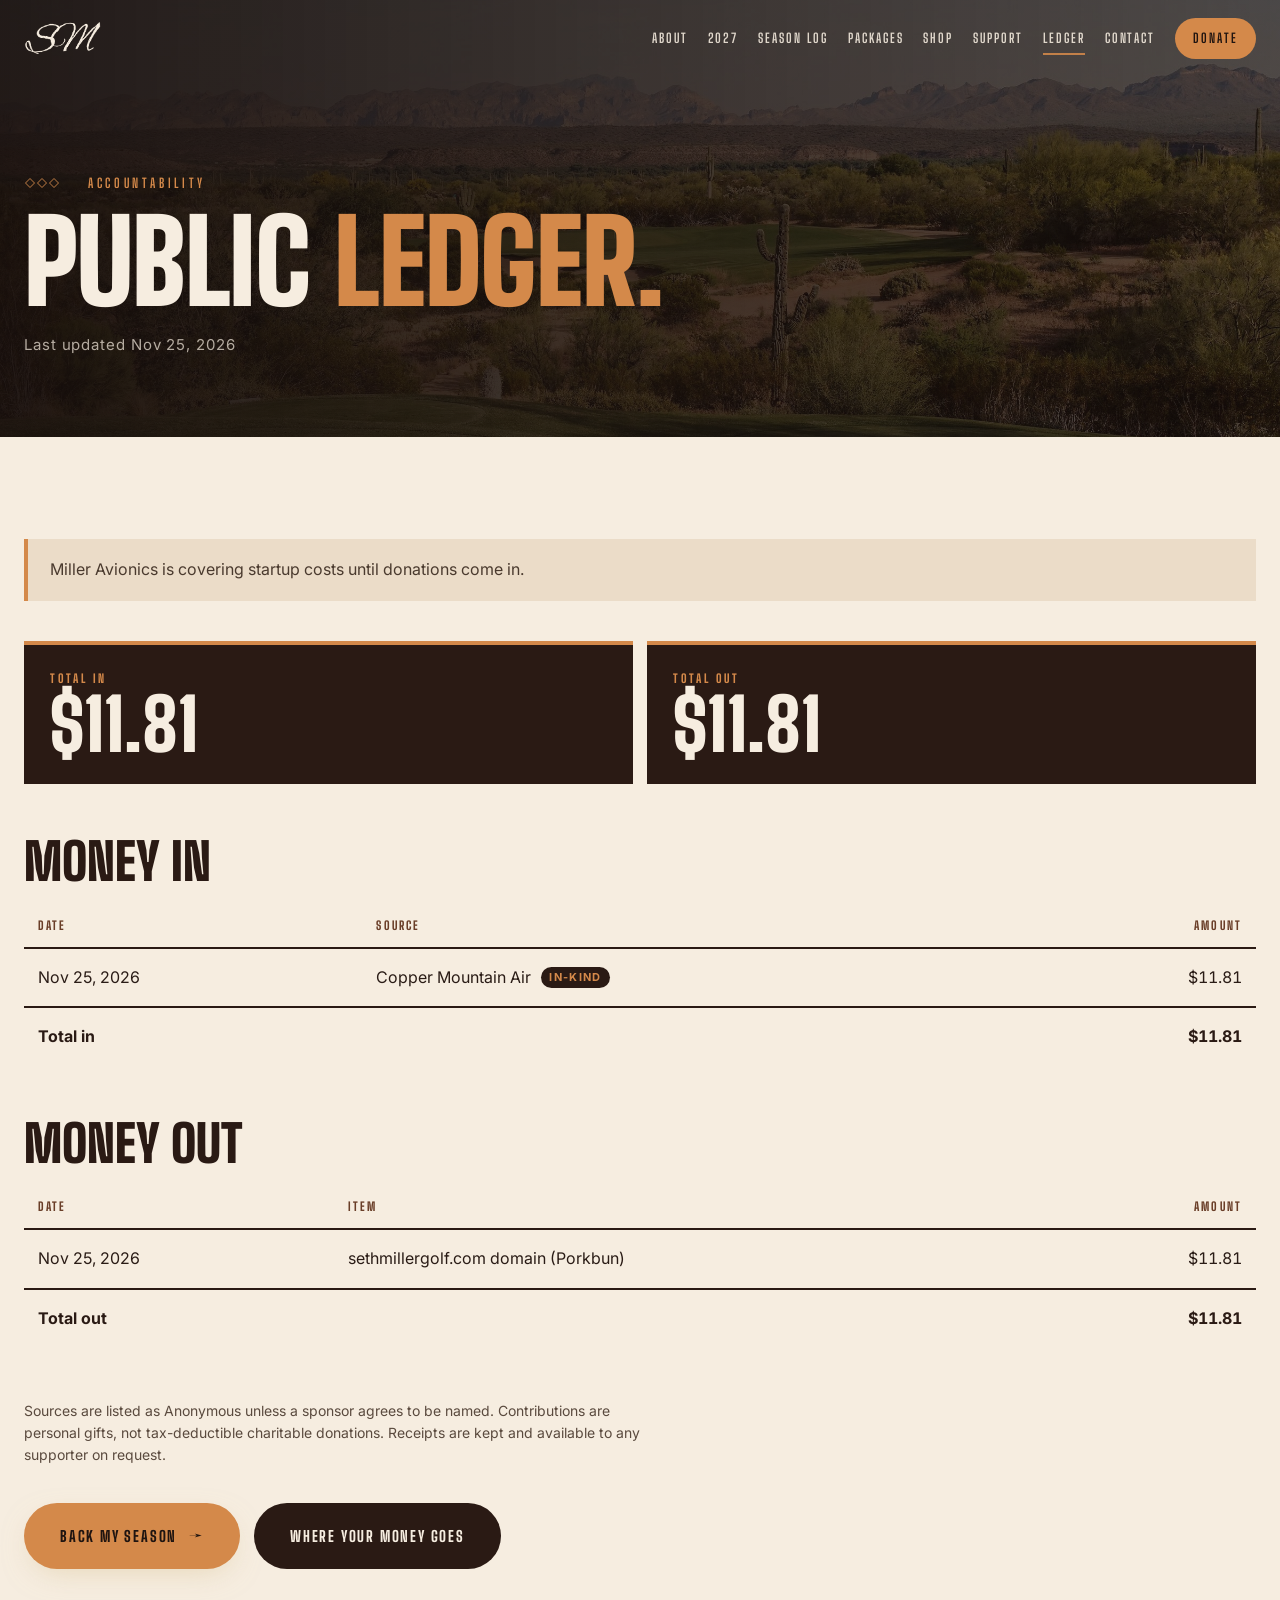
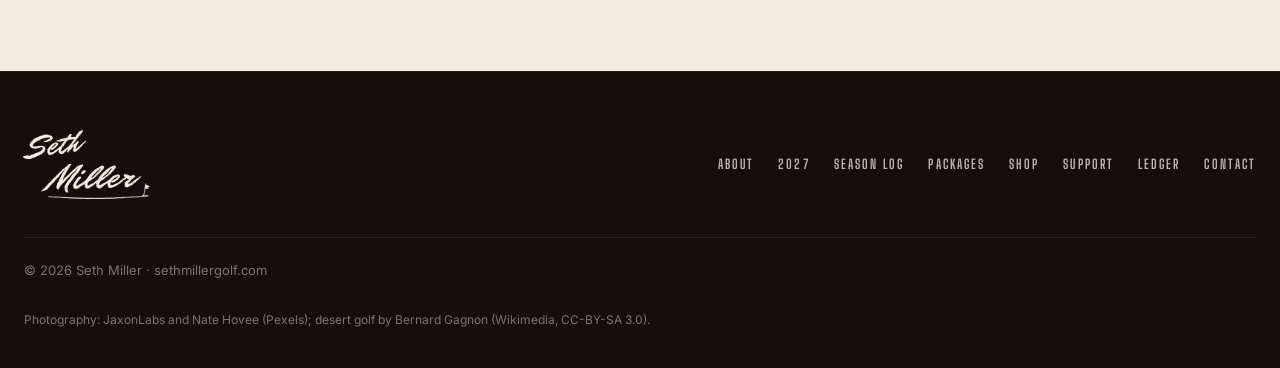
==== commit ba8c2ac3: "Preview: sponsor packages, placement mockups, saguaro ridge, season log, shop, comeback bio, and soc" ====
--- a/ledger.html
+++ b/ledger.html
@@ -16,7 +16,7 @@
   <link rel="preconnect" href="https://fonts.googleapis.com" />
   <link rel="preconnect" href="https://fonts.gstatic.com" crossorigin />
   <link href="https://fonts.googleapis.com/css2?family=Big+Shoulders+Display:wght@400;700;800;900&family=Archivo:wdth,wght@75..125,400..800&family=Inter:wght@400;500;600&display=swap" rel="stylesheet" />
-    <link rel="stylesheet" href="styles.css?v=7" />
+    <link rel="stylesheet" href="styles.css?v=8" />
 </head>
 <body>
   <header class="site-header" data-header>
@@ -27,10 +27,11 @@
       <nav id="primary-nav" class="site-nav" aria-label="Primary navigation">
         <a href="index.html#about">About</a>
         <a href="index.html#season">2027</a>
+        <a href="season-log.html">Season Log</a>
+        <a href="index.html#packages">Packages</a>
+        <a href="index.html#shop">Shop</a>
         <a href="index.html#support">Support</a>
-        <a href="index.html#money">Accountability</a>
         <a href="ledger.html" aria-current="page">Ledger</a>
-        <a href="index.html#sponsors">Sponsors</a>
         <a href="index.html#contact">Contact</a>
         <a class="nav-donate" href="#" data-donate>Donate</a>
       </nav>
@@ -119,9 +120,14 @@
       <nav class="footer-nav" aria-label="Footer">
         <a href="index.html#about">About</a>
         <a href="index.html#season">2027</a>
+        <a href="season-log.html">Season Log</a>
+        <a href="index.html#packages">Packages</a>
+        <a href="index.html#shop">Shop</a>
         <a href="index.html#support">Support</a>
         <a href="ledger.html">Ledger</a>
         <a href="index.html#contact">Contact</a>
+        <a data-social="instagram" href="#" target="_blank" rel="noopener noreferrer" hidden>Instagram</a>
+        <a data-social="tiktok" href="#" target="_blank" rel="noopener noreferrer" hidden>TikTok</a>
       </nav>
       <p class="footer-meta">&copy; 2026 Seth Miller &middot; sethmillergolf.com</p>
       <p class="footer-credit">Photography: JaxonLabs and Nate Hovee (Pexels); desert golf by Bernard Gagnon (Wikimedia, CC-BY-SA&nbsp;3.0).</p>
@@ -137,7 +143,7 @@
     </div>
   </div>
 
-  <script src="script.js?v=7"></script>
-  <script src="ledger.js?v=7"></script>
+  <script src="script.js?v=8"></script>
+  <script src="ledger.js?v=8"></script>
 </body>
 </html>
--- a/styles.css
+++ b/styles.css
@@ -131,10 +131,10 @@
 }
 .header-inner { display: flex; align-items: center; justify-content: space-between; gap: 24px; }
 .brand-mono { height: 34px; width: auto; }
-.site-nav { display: flex; align-items: center; gap: 26px; }
+.site-nav { display: flex; align-items: center; gap: 20px; }
 .site-nav a {
   font-family: var(--display); font-stretch: 100%; font-weight: 700; font-size: 13px;
-  letter-spacing: .16em; text-transform: uppercase; text-decoration: none;
+  letter-spacing: .15em; text-transform: uppercase; text-decoration: none; white-space: nowrap;
   color: var(--cream); opacity: .88; position: relative; padding: 6px 0;
 }
 .site-nav a:not(.nav-donate)::after {
@@ -392,9 +392,9 @@
 .ledger-cta { margin-top: 36px; display: flex; gap: 14px; flex-wrap: wrap; }
 
 /* ---------- Responsive ---------- */
-@media (max-width: 1080px) {
-  .site-nav { gap: 18px; }
-  .site-nav a { font-size: 12px; letter-spacing: .12em; }
+@media (max-width: 1120px) {
+  .site-nav { gap: 14px; }
+  .site-nav a { font-size: 12px; letter-spacing: .11em; }
 }
 @media (max-width: 959px) {
   .nav-toggle {
@@ -507,3 +507,312 @@
   .ridge { height: 36px; }
   .section-season::after, .section-sponsors::after { right: 16px; bottom: 16px; }
 }
+
+/* ---------- v8 additions: Saguaro ridge, Packages, Shop, Season Log, Social/Phone ---------- */
+.inline-link { color: var(--g800); font-weight: 600; text-decoration: underline; text-decoration-color: var(--gold); text-underline-offset: 3px; }
+.inline-link:hover { color: var(--terracotta); }
+.inline-link-light { color: var(--gold); font-weight: 600; text-decoration: underline; text-underline-offset: 3px; }
+.inline-link-light:hover { color: var(--cream); }
+
+/* Saguaro silhouette anchored on dark mountain ridge */
+.ridge-dark { position: relative; overflow: visible; z-index: 2; }
+.ridge-saguaro {
+  position: absolute;
+  right: max(5%, calc((100% - var(--wrap)) / 2 + 24px));
+  bottom: 10px;
+  width: 68px;
+  height: 100px;
+  pointer-events: none;
+  display: block;
+}
+
+/* Season Log snapshot strip inside #season */
+.season-log-snap {
+  margin-top: 34px;
+  padding: 24px 28px;
+  background: rgba(22, 14, 12, 0.84);
+  border: 1px solid rgba(246, 237, 224, 0.16);
+  border-top: 3px solid var(--turquoise);
+  backdrop-filter: blur(6px); -webkit-backdrop-filter: blur(6px);
+  display: flex;
+  align-items: center;
+  justify-content: space-between;
+  gap: 24px 36px;
+  flex-wrap: wrap;
+}
+.psnap-left { min-width: 220px; }
+.psnap-eyebrow {
+  margin: 0 0 4px; font-family: var(--display); font-weight: 800; font-size: 12px;
+  letter-spacing: .22em; text-transform: uppercase; color: #5BB5AE;
+}
+.psnap-title { margin: 0; font-size: 15px; color: var(--muted); }
+.psnap-stats { display: grid; grid-template-columns: repeat(4, auto); gap: 14px 28px; align-items: baseline; }
+.psnap-item span {
+  display: block; font-family: var(--display); font-weight: 700; font-size: 11px;
+  letter-spacing: .18em; text-transform: uppercase; color: rgba(246, 237, 224, 0.62);
+}
+.psnap-item strong {
+  font-family: var(--display); font-stretch: 100%; font-weight: 900; font-size: 30px; line-height: 1; color: var(--cream);
+}
+
+/* Sponsor Packages */
+.section-packages { background: var(--g800); color: var(--cream); overflow: hidden; isolation: isolate; }
+.pkg-head { display: flex; justify-content: space-between; align-items: flex-end; gap: 32px; flex-wrap: wrap; }
+.pkg-lead { margin: 20px 0 0; max-width: 60ch; color: var(--muted); font-size: 18px; line-height: 1.65; }
+.pkg-grid { display: grid; grid-template-columns: repeat(3, 1fr); gap: 18px; margin-top: 48px; }
+.pkg-card {
+  position: relative;
+  padding: 28px 26px 26px;
+  background: rgba(22, 14, 12, 0.72);
+  border: 1px solid rgba(246, 237, 224, 0.14);
+  display: flex; flex-direction: column;
+  transition: transform .3s var(--ease), border-color .3s;
+}
+.pkg-card:hover { transform: translateY(-4px); border-color: var(--gold); }
+.pkg-card-premier {
+  background: linear-gradient(180deg, rgba(59,36,28,0.92), rgba(22,14,12,0.88));
+  border-color: var(--gold);
+  box-shadow: inset 0 4px 0 var(--gold);
+}
+.pkg-card-featured { box-shadow: inset 0 4px 0 var(--turquoise); }
+.pkg-card-entry { box-shadow: inset 0 4px 0 var(--sage); }
+.pkg-badge {
+  align-self: flex-start;
+  padding: 4px 10px;
+  border-radius: 999px;
+  font-family: var(--display); font-weight: 800; font-size: 11px;
+  letter-spacing: .16em; text-transform: uppercase;
+  background: rgba(246, 237, 224, 0.1); color: var(--cream);
+  margin-bottom: 16px;
+}
+.pkg-card-premier .pkg-badge { background: var(--gold); color: var(--g900); }
+.pkg-card-featured .pkg-badge { background: rgba(61, 122, 118, 0.35); color: #8CDAD4; border: 1px solid rgba(91,181,174,0.35); }
+.pkg-card-entry .pkg-badge { background: rgba(138, 154, 116, 0.28); color: #C7D6B0; }
+.pkg-price {
+  margin: 0; font-family: var(--display); font-stretch: 100%; font-weight: 900;
+  font-size: clamp(38px, 4vw, 52px); line-height: 0.95; color: var(--cream);
+}
+.pkg-name {
+  margin: 8px 0 12px; font-family: var(--display); font-weight: 800; font-size: 17px;
+  letter-spacing: .16em; text-transform: uppercase; color: var(--gold);
+}
+.pkg-spots { margin: 0 0 16px; font-size: 15px; color: var(--cream); font-weight: 500; line-height: 1.5; }
+.pkg-list {
+  list-style: none; margin: auto 0 0; padding: 16px 0 0;
+  border-top: 1px solid rgba(246, 237, 224, 0.14);
+  display: grid; gap: 8px; font-size: 14px; color: var(--muted);
+}
+.pkg-list li { position: relative; padding-left: 18px; line-height: 1.45; }
+.pkg-list li::before { content: "→"; position: absolute; left: 0; color: var(--gold); font-weight: 700; }
+
+/* Placement Mockups Gallery */
+.mockups-wrap { margin-top: 56px; padding-top: 42px; border-top: 1px solid rgba(246, 237, 224, 0.14); }
+.mockups-head { display: flex; justify-content: space-between; align-items: baseline; gap: 16px; flex-wrap: wrap; margin-bottom: 24px; }
+.mockups-title { margin: 0; font-family: var(--display); font-stretch: 100%; font-weight: 900; font-size: clamp(28px, 3.2vw, 40px); text-transform: uppercase; line-height: 1; }
+.mockups-hint { margin: 0; font-size: 13px; color: var(--muted); letter-spacing: .06em; text-transform: uppercase; }
+.mockup-grid { display: grid; grid-template-columns: repeat(3, 1fr); gap: 18px; }
+.mockup-card {
+  background: rgba(22, 14, 12, 0.65);
+  border: 1px solid rgba(246, 237, 224, 0.14);
+  padding: 14px;
+  display: flex; flex-direction: column; gap: 12px;
+  transition: border-color .3s, transform .3s var(--ease);
+}
+.mockup-card:hover { border-color: var(--gold); transform: translateY(-3px); }
+.mockup-trigger {
+  position: relative; display: block; width: 100%; padding: 0; border: 0; background: var(--cream);
+  cursor: zoom-in; overflow: hidden; border-radius: 4px;
+}
+.mockup-trigger img { width: 100%; height: auto; aspect-ratio: 4 / 3; object-fit: cover; transition: transform .4s var(--ease); }
+.mockup-trigger:hover img { transform: scale(1.02); }
+.mockup-zoom {
+  position: absolute; right: 10px; top: 10px;
+  padding: 4px 10px; border-radius: 999px;
+  background: rgba(22, 14, 12, 0.85); color: var(--cream);
+  font-family: var(--display); font-weight: 800; font-size: 11px; letter-spacing: .14em; text-transform: uppercase;
+}
+.mockup-cap h4 { margin: 0 0 4px; font-family: var(--display); font-weight: 800; font-size: 18px; letter-spacing: .08em; text-transform: uppercase; color: var(--cream); }
+.mockup-cap p { margin: 0; font-size: 13px; color: var(--muted); line-height: 1.45; }
+
+.pkg-actions { margin-top: 40px; display: flex; align-items: center; gap: 18px 28px; flex-wrap: wrap; }
+.pkg-sep { margin: 0; font-size: 14px; color: var(--muted); }
+.pkg-fine { margin: 18px 0 0; font-size: 13px; color: rgba(246, 237, 224, 0.56); max-width: 68ch; }
+
+/* Sponsors Wall on light --cream (alternates cleanly between dark #packages and dark #shop) */
+.section-sponsors { background: var(--cream); color: var(--ink); overflow: hidden; isolation: isolate; }
+.section-sponsors::before {
+  opacity: .16;
+  background-image: url("data:image/svg+xml,%3Csvg xmlns='http://www.w3.org/2000/svg' width='600' height='600' viewBox='0 0 600 600' fill='none' stroke='%238A5A2E' stroke-width='1.2'%3E%3Cellipse cx='420' cy='260' rx='60' ry='38'/%3E%3Cellipse cx='420' cy='260' rx='110' ry='72'/%3E%3Cellipse cx='415' cy='262' rx='165' ry='110'/%3E%3Cellipse cx='405' cy='268' rx='225' ry='150'/%3E%3Cellipse cx='392' cy='276' rx='290' ry='196'/%3E%3Cellipse cx='378' cy='286' rx='360' ry='246'/%3E%3Cellipse cx='360' cy='298' rx='440' ry='300'/%3E%3C/svg%3E");
+}
+.section-sponsors .display { color: var(--g800); }
+.section-sponsors .display span { color: var(--terracotta); }
+.section-sponsors .sponsor-lead { color: #4A3A2E; }
+.section-sponsors .sponsor-slot {
+  border-color: rgba(42, 26, 20, 0.28);
+  color: rgba(42, 26, 20, 0.65);
+  background: rgba(235, 220, 200, 0.35);
+}
+.section-sponsors .sponsor-slot:hover { background: var(--cream-2); color: var(--g900); border-color: var(--gold); }
+
+/* Merch Shop */
+.section-shop { background: var(--g900); color: var(--cream); }
+.shop-lead { margin: 20px 0 0; max-width: 60ch; color: var(--muted); font-size: 18px; line-height: 1.65; }
+.shop-grid { display: grid; grid-template-columns: repeat(3, 1fr); gap: 20px; margin-top: 44px; }
+.shop-card {
+  background: var(--g800);
+  border: 1px solid rgba(246, 237, 224, 0.14);
+  padding: 16px 16px 22px;
+  display: flex; flex-direction: column; gap: 14px;
+  transition: border-color .3s, transform .3s var(--ease);
+}
+.shop-card:hover { border-color: var(--gold); transform: translateY(-3px); }
+.shop-thumb {
+  position: relative; display: block; width: 100%; padding: 0; border: 0; background: var(--cream);
+  cursor: zoom-in; overflow: hidden; border-radius: 4px;
+}
+.shop-thumb img { width: 100%; height: auto; aspect-ratio: 4 / 3; object-fit: cover; transition: transform .4s var(--ease); }
+.shop-thumb:hover img { transform: scale(1.02); }
+.shop-meta { flex: 1; }
+.shop-title { margin: 0 0 6px; font-family: var(--display); font-weight: 900; font-size: 24px; letter-spacing: .04em; text-transform: uppercase; color: var(--cream); line-height: 1; }
+.shop-desc { margin: 0; font-size: 14px; color: var(--muted); line-height: 1.5; }
+.btn-coming-soon {
+  width: 100%;
+  background: rgba(246, 237, 224, 0.08);
+  color: rgba(246, 237, 224, 0.72);
+  border: 1px solid rgba(246, 237, 224, 0.22);
+  cursor: not-allowed;
+}
+.btn-coming-soon:hover { transform: none; }
+
+/* Contact hidden social & phone slots */
+.contact-extras { margin-top: 22px; display: flex; flex-direction: column; align-items: center; gap: 12px; }
+.contact-phone {
+  font-family: var(--display); font-weight: 800; font-size: 24px; letter-spacing: .1em;
+  color: var(--gold); text-decoration: none;
+}
+.contact-phone:hover { color: var(--cream); }
+.contact-phone[hidden] { display: none; }
+.social-row { display: flex; gap: 14px; flex-wrap: wrap; justify-content: center; }
+.social-row[hidden] { display: none; }
+.social-link {
+  display: inline-flex; align-items: center; padding: 8px 18px; border-radius: 999px;
+  border: 1px solid rgba(246, 237, 224, 0.28);
+  font-family: var(--display); font-weight: 800; font-size: 13px; letter-spacing: .16em;
+  text-transform: uppercase; text-decoration: none; color: var(--cream);
+  transition: border-color .25s, color .25s;
+}
+.social-link:hover { border-color: var(--gold); color: var(--gold); }
+.social-link[hidden] { display: none; }
+
+/* ---------- Season Log page ---------- */
+.log-kpis {
+  display: grid; grid-template-columns: repeat(6, 1fr); gap: 12px; margin-bottom: 48px;
+}
+.log-kpi {
+  background: var(--g800); color: var(--cream); padding: 20px 18px; border-top: 4px solid var(--gold);
+}
+.log-kpi-teal { border-top-color: var(--turquoise); }
+.log-kpi span {
+  display: block; font-family: var(--display); font-weight: 800; letter-spacing: .2em;
+  text-transform: uppercase; font-size: 11px; color: var(--gold); margin-bottom: 6px;
+}
+.log-kpi-teal span { color: #5BB5AE; }
+.log-kpi strong {
+  font-family: var(--display); font-stretch: 100%; font-weight: 900;
+  font-size: clamp(32px, 3.8vw, 48px); line-height: 1;
+}
+
+.chart-panel {
+  background: var(--g800); color: var(--cream); padding: 26px 28px 22px;
+  border-top: 4px solid var(--turquoise); margin-bottom: 52px;
+}
+.chart-head { display: flex; justify-content: space-between; align-items: center; gap: 16px; flex-wrap: wrap; margin-bottom: 16px; }
+.chart-head h2 {
+  margin: 0; font-family: var(--display); font-stretch: 100%; font-weight: 900;
+  text-transform: uppercase; font-size: clamp(26px, 3vw, 36px); line-height: 1; color: var(--cream);
+}
+.chart-legend { display: flex; gap: 18px; font-size: 13px; color: var(--muted); }
+.legend-item { display: inline-flex; align-items: center; gap: 7px; }
+.legend-dot { width: 10px; height: 10px; border-radius: 50%; display: inline-block; }
+.legend-score { background: var(--gold); }
+.legend-diff { background: #5BB5AE; }
+.trend-svg { width: 100%; height: auto; display: block; }
+.chart-empty { position: relative; padding: 12px 0 6px; text-align: center; }
+.chart-ghost { width: 100%; max-height: 180px; display: block; }
+.chart-empty-copy { margin: 12px auto 0; max-width: 58ch; font-size: 15px; color: var(--muted); }
+.chart-empty-copy strong { color: var(--cream); }
+
+.log-section-head { display: flex; justify-content: space-between; align-items: flex-end; gap: 20px; flex-wrap: wrap; margin-bottom: 20px; }
+.log-section-head h2 {
+  margin: 0; font-family: var(--display); font-stretch: 100%; font-weight: 900;
+  text-transform: uppercase; font-size: clamp(34px, 4vw, 52px); color: var(--g800); line-height: 1;
+}
+.log-filters { display: flex; flex-wrap: wrap; gap: 8px; }
+.filter-btn {
+  display: inline-flex; align-items: center; gap: 7px;
+  padding: 8px 15px; border-radius: 999px;
+  border: 1.5px solid rgba(42, 26, 20, 0.25);
+  background: transparent; color: var(--g800);
+  font-family: var(--display); font-weight: 800; font-size: 12px;
+  letter-spacing: .14em; text-transform: uppercase; cursor: pointer;
+  transition: background-color .2s, color .2s, border-color .2s;
+}
+.filter-btn:hover { border-color: var(--g800); }
+.filter-btn.is-active { background: var(--g800); color: var(--cream); border-color: var(--g800); }
+.filter-count {
+  padding: 1px 6px; border-radius: 999px; font-size: 11px;
+  background: rgba(42, 26, 20, 0.12);
+}
+.filter-btn.is-active .filter-count { background: rgba(212, 137, 74, 0.28); color: var(--gold); }
+
+.log-feed { display: grid; gap: 14px; margin-bottom: 56px; }
+.log-entry {
+  background: var(--cream-2); padding: 20px 22px; border-left: 4px solid var(--gold);
+}
+.log-entry-head { display: flex; justify-content: space-between; align-items: center; gap: 12px; margin-bottom: 8px; }
+.log-type {
+  display: inline-block; padding: 3px 10px; border-radius: 999px;
+  font-family: var(--display); font-weight: 800; font-size: 11px;
+  letter-spacing: .14em; text-transform: uppercase;
+  background: var(--g800); color: var(--cream);
+}
+.log-type-tournament { background: var(--terracotta); color: var(--cream); }
+.log-type-lesson { background: var(--turquoise); color: var(--cream); }
+.log-type-practice { background: var(--olive); color: var(--cream); }
+.log-date { font-size: 13px; color: #5A4A3E; font-weight: 600; }
+.log-course { margin: 0 0 8px; font-family: var(--display); font-weight: 900; font-size: 26px; text-transform: uppercase; line-height: 1; color: var(--g800); }
+.log-metrics { display: flex; flex-wrap: wrap; gap: 8px 20px; font-size: 14px; color: #4A3A2E; margin-bottom: 8px; }
+.log-metrics strong { color: var(--g900); }
+.log-notes { margin: 0; font-size: 15px; color: #2A1C16; line-height: 1.55; }
+
+.log-empty-card {
+  padding: 36px 28px; background: var(--cream-2); border-left: 4px solid var(--turquoise);
+}
+.log-empty-eyebrow {
+  margin: 0 0 6px; font-family: var(--display); font-weight: 800; font-size: 12px;
+  letter-spacing: .2em; text-transform: uppercase; color: var(--turquoise);
+}
+.log-empty-title {
+  margin: 0 0 8px; font-family: var(--display); font-weight: 900; font-size: 30px;
+  text-transform: uppercase; color: var(--g800); line-height: 1;
+}
+.log-empty-copy { margin: 0; font-size: 16px; color: #4A3A2E; max-width: 62ch; }
+
+@media (max-width: 959px) {
+  .pkg-grid, .mockup-grid, .shop-grid { grid-template-columns: 1fr; }
+  .log-kpis { grid-template-columns: repeat(3, 1fr); }
+  .psnap-stats { grid-template-columns: repeat(2, auto); width: 100%; }
+  .season-log-snap { flex-direction: column; align-items: flex-start; }
+  .season-log-snap .btn { width: 100%; }
+}
+@media (max-width: 600px) {
+  .log-kpis { grid-template-columns: repeat(2, 1fr); }
+  .ridge-saguaro { width: 48px; height: 70px; bottom: 6px; right: 18px; }
+  .pkg-actions .btn { width: 100%; }
+}
+
+#tournament-table { min-width: 680px; }
+@media (max-width: 600px) { #tournament-table { min-width: 680px; } }
+
+.mockup-cap h4 { display: flex; justify-content: space-between; align-items: baseline; gap: 8px; }
+.cap-zoom { font-family: var(--body); font-size: 11px; font-weight: 600; letter-spacing: .08em; color: var(--gold); text-transform: uppercase; white-space: nowrap; }
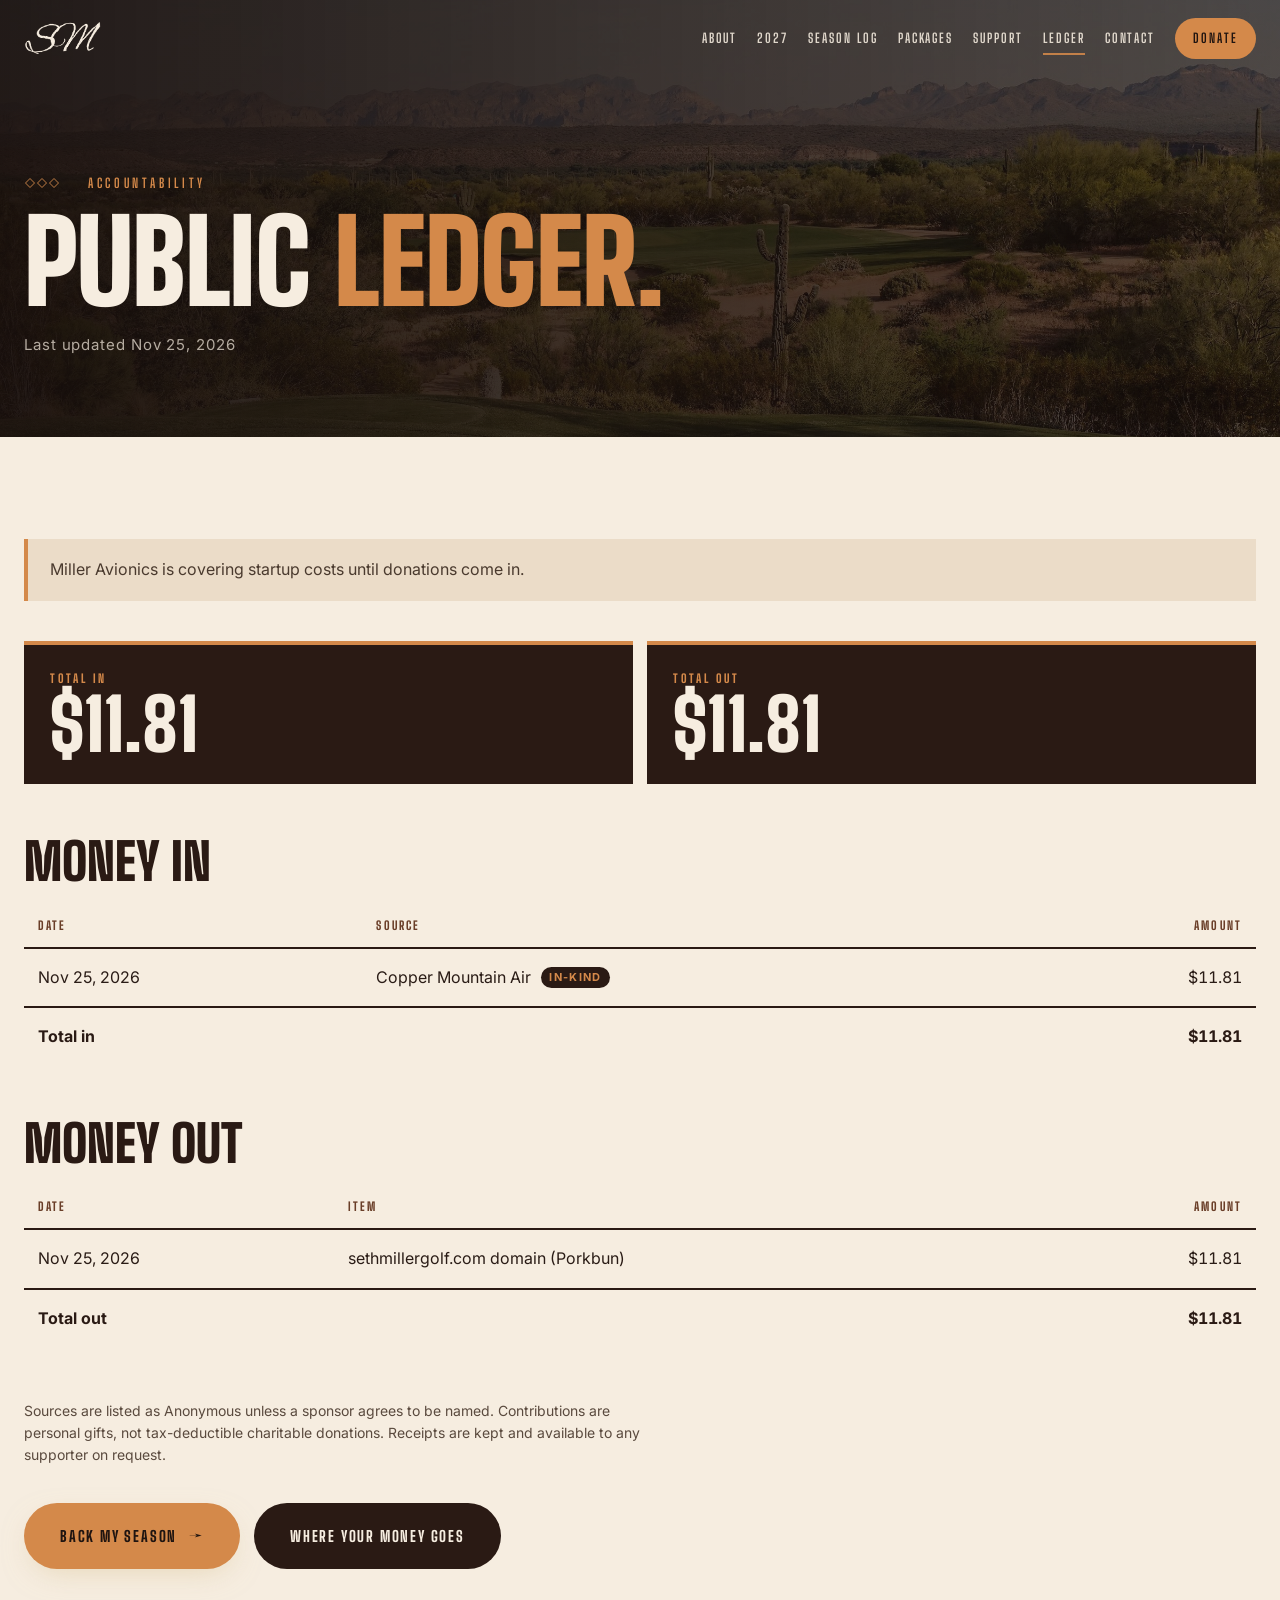
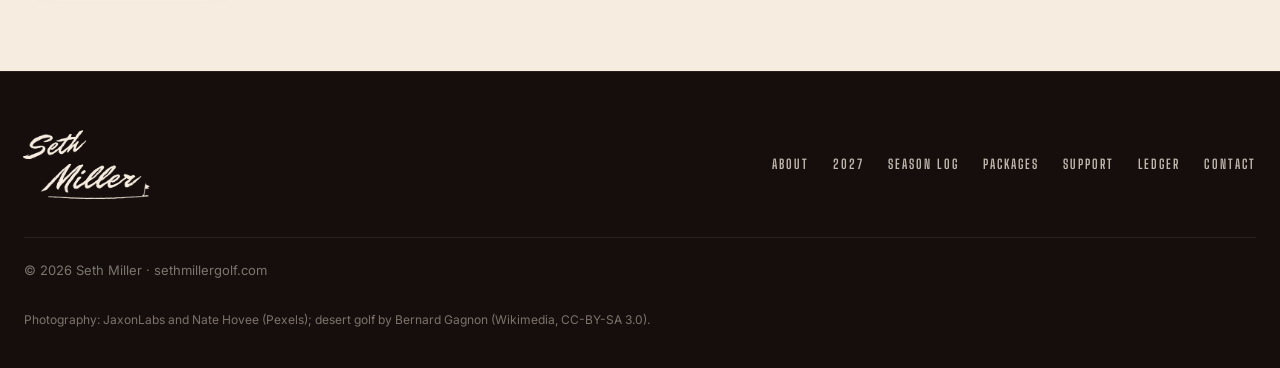
==== commit bff4e048: "Remove the Shop merch mockups from the live site Take down the Shop section and its nav and footer l" ====
--- a/ledger.html
+++ b/ledger.html
@@ -16,7 +16,7 @@
   <link rel="preconnect" href="https://fonts.googleapis.com" />
   <link rel="preconnect" href="https://fonts.gstatic.com" crossorigin />
   <link href="https://fonts.googleapis.com/css2?family=Big+Shoulders+Display:wght@400;700;800;900&family=Archivo:wdth,wght@75..125,400..800&family=Inter:wght@400;500;600&display=swap" rel="stylesheet" />
-    <link rel="stylesheet" href="styles.css?v=8" />
+    <link rel="stylesheet" href="styles.css?v=10" />
 </head>
 <body>
   <header class="site-header" data-header>
@@ -29,7 +29,6 @@
         <a href="index.html#season">2027</a>
         <a href="season-log.html">Season Log</a>
         <a href="index.html#packages">Packages</a>
-        <a href="index.html#shop">Shop</a>
         <a href="index.html#support">Support</a>
         <a href="ledger.html" aria-current="page">Ledger</a>
         <a href="index.html#contact">Contact</a>
@@ -122,7 +121,6 @@
         <a href="index.html#season">2027</a>
         <a href="season-log.html">Season Log</a>
         <a href="index.html#packages">Packages</a>
-        <a href="index.html#shop">Shop</a>
         <a href="index.html#support">Support</a>
         <a href="ledger.html">Ledger</a>
         <a href="index.html#contact">Contact</a>
--- a/styles.css
+++ b/styles.css
@@ -508,7 +508,7 @@
   .section-season::after, .section-sponsors::after { right: 16px; bottom: 16px; }
 }
 
-/* ---------- v8 additions: Saguaro ridge, Packages, Shop, Season Log, Social/Phone ---------- */
+/* ---------- v8 additions: Saguaro ridge, Packages, Season Log, Social/Phone ---------- */
 .inline-link { color: var(--g800); font-weight: 600; text-decoration: underline; text-decoration-color: var(--gold); text-underline-offset: 3px; }
 .inline-link:hover { color: var(--terracotta); }
 .inline-link-light { color: var(--gold); font-weight: 600; text-decoration: underline; text-underline-offset: 3px; }
@@ -638,7 +638,7 @@
 .pkg-sep { margin: 0; font-size: 14px; color: var(--muted); }
 .pkg-fine { margin: 18px 0 0; font-size: 13px; color: rgba(246, 237, 224, 0.56); max-width: 68ch; }
 
-/* Sponsors Wall on light --cream (alternates cleanly between dark #packages and dark #shop) */
+/* Sponsors Wall on light --cream (alternates cleanly between dark #packages and dark #contact) */
 .section-sponsors { background: var(--cream); color: var(--ink); overflow: hidden; isolation: isolate; }
 .section-sponsors::before {
   opacity: .16;
@@ -653,36 +653,6 @@
   background: rgba(235, 220, 200, 0.35);
 }
 .section-sponsors .sponsor-slot:hover { background: var(--cream-2); color: var(--g900); border-color: var(--gold); }
-
-/* Merch Shop */
-.section-shop { background: var(--g900); color: var(--cream); }
-.shop-lead { margin: 20px 0 0; max-width: 60ch; color: var(--muted); font-size: 18px; line-height: 1.65; }
-.shop-grid { display: grid; grid-template-columns: repeat(3, 1fr); gap: 20px; margin-top: 44px; }
-.shop-card {
-  background: var(--g800);
-  border: 1px solid rgba(246, 237, 224, 0.14);
-  padding: 16px 16px 22px;
-  display: flex; flex-direction: column; gap: 14px;
-  transition: border-color .3s, transform .3s var(--ease);
-}
-.shop-card:hover { border-color: var(--gold); transform: translateY(-3px); }
-.shop-thumb {
-  position: relative; display: block; width: 100%; padding: 0; border: 0; background: var(--cream);
-  cursor: zoom-in; overflow: hidden; border-radius: 4px;
-}
-.shop-thumb img { width: 100%; height: auto; aspect-ratio: 4 / 3; object-fit: cover; transition: transform .4s var(--ease); }
-.shop-thumb:hover img { transform: scale(1.02); }
-.shop-meta { flex: 1; }
-.shop-title { margin: 0 0 6px; font-family: var(--display); font-weight: 900; font-size: 24px; letter-spacing: .04em; text-transform: uppercase; color: var(--cream); line-height: 1; }
-.shop-desc { margin: 0; font-size: 14px; color: var(--muted); line-height: 1.5; }
-.btn-coming-soon {
-  width: 100%;
-  background: rgba(246, 237, 224, 0.08);
-  color: rgba(246, 237, 224, 0.72);
-  border: 1px solid rgba(246, 237, 224, 0.22);
-  cursor: not-allowed;
-}
-.btn-coming-soon:hover { transform: none; }
 
 /* Contact hidden social & phone slots */
 .contact-extras { margin-top: 22px; display: flex; flex-direction: column; align-items: center; gap: 12px; }
@@ -765,25 +735,91 @@
 }
 .filter-btn.is-active .filter-count { background: rgba(212, 137, 74, 0.28); color: var(--gold); }
 
-.log-feed { display: grid; gap: 14px; margin-bottom: 56px; }
-.log-entry {
-  background: var(--cream-2); padding: 20px 22px; border-left: 4px solid var(--gold);
-}
-.log-entry-head { display: flex; justify-content: space-between; align-items: center; gap: 12px; margin-bottom: 8px; }
+.log-feed { margin-bottom: 40px; }
+.log-list-wrap { width: 100%; overflow-x: visible; }
+.log-list {
+  width: 100%;
+  border-collapse: collapse;
+  font-family: var(--body);
+  font-size: 13px;
+  line-height: 1.3;
+  color: var(--g800);
+}
+.log-list th {
+  text-align: left;
+  font-family: var(--body);
+  font-weight: 600;
+  font-size: 10px;
+  letter-spacing: .1em;
+  text-transform: uppercase;
+  color: #6A5A4E;
+  padding: 0 8px 6px 0;
+  border-bottom: 1px solid rgba(42, 26, 20, 0.28);
+  white-space: nowrap;
+}
+.log-list th:last-child, .log-list td:last-child { padding-right: 0; }
+.log-list td {
+  padding: 6px 10px 6px 0;
+  border-bottom: 1px solid rgba(42, 26, 20, 0.12);
+  vertical-align: baseline;
+}
+.log-col-date {
+  white-space: nowrap;
+  font-variant-numeric: tabular-nums;
+  font-weight: 600;
+  color: #4A3A2E;
+  width: 1%;
+}
+.log-col-type { width: 1%; white-space: nowrap; }
+.log-col-where { font-weight: 500; }
+.log-col-stat {
+  white-space: nowrap;
+  font-variant-numeric: tabular-nums;
+  font-weight: 600;
+  width: 1%;
+}
+.log-col-note { color: #4A3A2E; font-size: 12.5px; }
 .log-type {
-  display: inline-block; padding: 3px 10px; border-radius: 999px;
-  font-family: var(--display); font-weight: 800; font-size: 11px;
-  letter-spacing: .14em; text-transform: uppercase;
+  display: inline-block; padding: 1px 7px; border-radius: 999px;
+  font-family: var(--body); font-weight: 700; font-size: 10px;
+  letter-spacing: .08em; text-transform: uppercase;
   background: var(--g800); color: var(--cream);
+  line-height: 1.4;
 }
 .log-type-tournament { background: var(--terracotta); color: var(--cream); }
 .log-type-lesson { background: var(--turquoise); color: var(--cream); }
 .log-type-practice { background: var(--olive); color: var(--cream); }
-.log-date { font-size: 13px; color: #5A4A3E; font-weight: 600; }
-.log-course { margin: 0 0 8px; font-family: var(--display); font-weight: 900; font-size: 26px; text-transform: uppercase; line-height: 1; color: var(--g800); }
-.log-metrics { display: flex; flex-wrap: wrap; gap: 8px 20px; font-size: 14px; color: #4A3A2E; margin-bottom: 8px; }
-.log-metrics strong { color: var(--g900); }
-.log-notes { margin: 0; font-size: 15px; color: #2A1C16; line-height: 1.55; }
+
+@media (max-width: 679px) {
+  .log-list thead { position: absolute; width: 1px; height: 1px; padding: 0; margin: -1px; overflow: hidden; clip: rect(0,0,0,0); border: 0; }
+  .log-list, .log-list tbody { display: block; width: 100%; }
+  .log-list tr {
+    display: grid;
+    grid-template-columns: auto auto 1fr;
+    grid-template-areas:
+      "date type stat"
+      "where where where"
+      "note note note";
+    column-gap: 8px;
+    row-gap: 1px;
+    padding: 7px 0;
+    border-bottom: 1px solid rgba(42, 26, 20, 0.14);
+  }
+  .log-list td {
+    border: 0;
+    padding: 0;
+    width: auto;
+    white-space: normal;
+  }
+  .log-col-date { grid-area: date; font-size: 12.5px; }
+  .log-col-type { grid-area: type; }
+  .log-col-stat { grid-area: stat; text-align: right; justify-self: end; font-size: 12.5px; }
+  .log-col-where { grid-area: where; font-size: 13px; }
+  .log-col-note { grid-area: note; font-size: 12px; }
+  .log-list tr:has(.log-col-note:empty) .log-col-note,
+  .log-list td.log-col-note:is(:empty) { display: none; }
+}
+
 
 .log-empty-card {
   padding: 36px 28px; background: var(--cream-2); border-left: 4px solid var(--turquoise);
@@ -799,7 +835,7 @@
 .log-empty-copy { margin: 0; font-size: 16px; color: #4A3A2E; max-width: 62ch; }
 
 @media (max-width: 959px) {
-  .pkg-grid, .mockup-grid, .shop-grid { grid-template-columns: 1fr; }
+  .pkg-grid, .mockup-grid { grid-template-columns: 1fr; }
   .log-kpis { grid-template-columns: repeat(3, 1fr); }
   .psnap-stats { grid-template-columns: repeat(2, auto); width: 100%; }
   .season-log-snap { flex-direction: column; align-items: flex-start; }
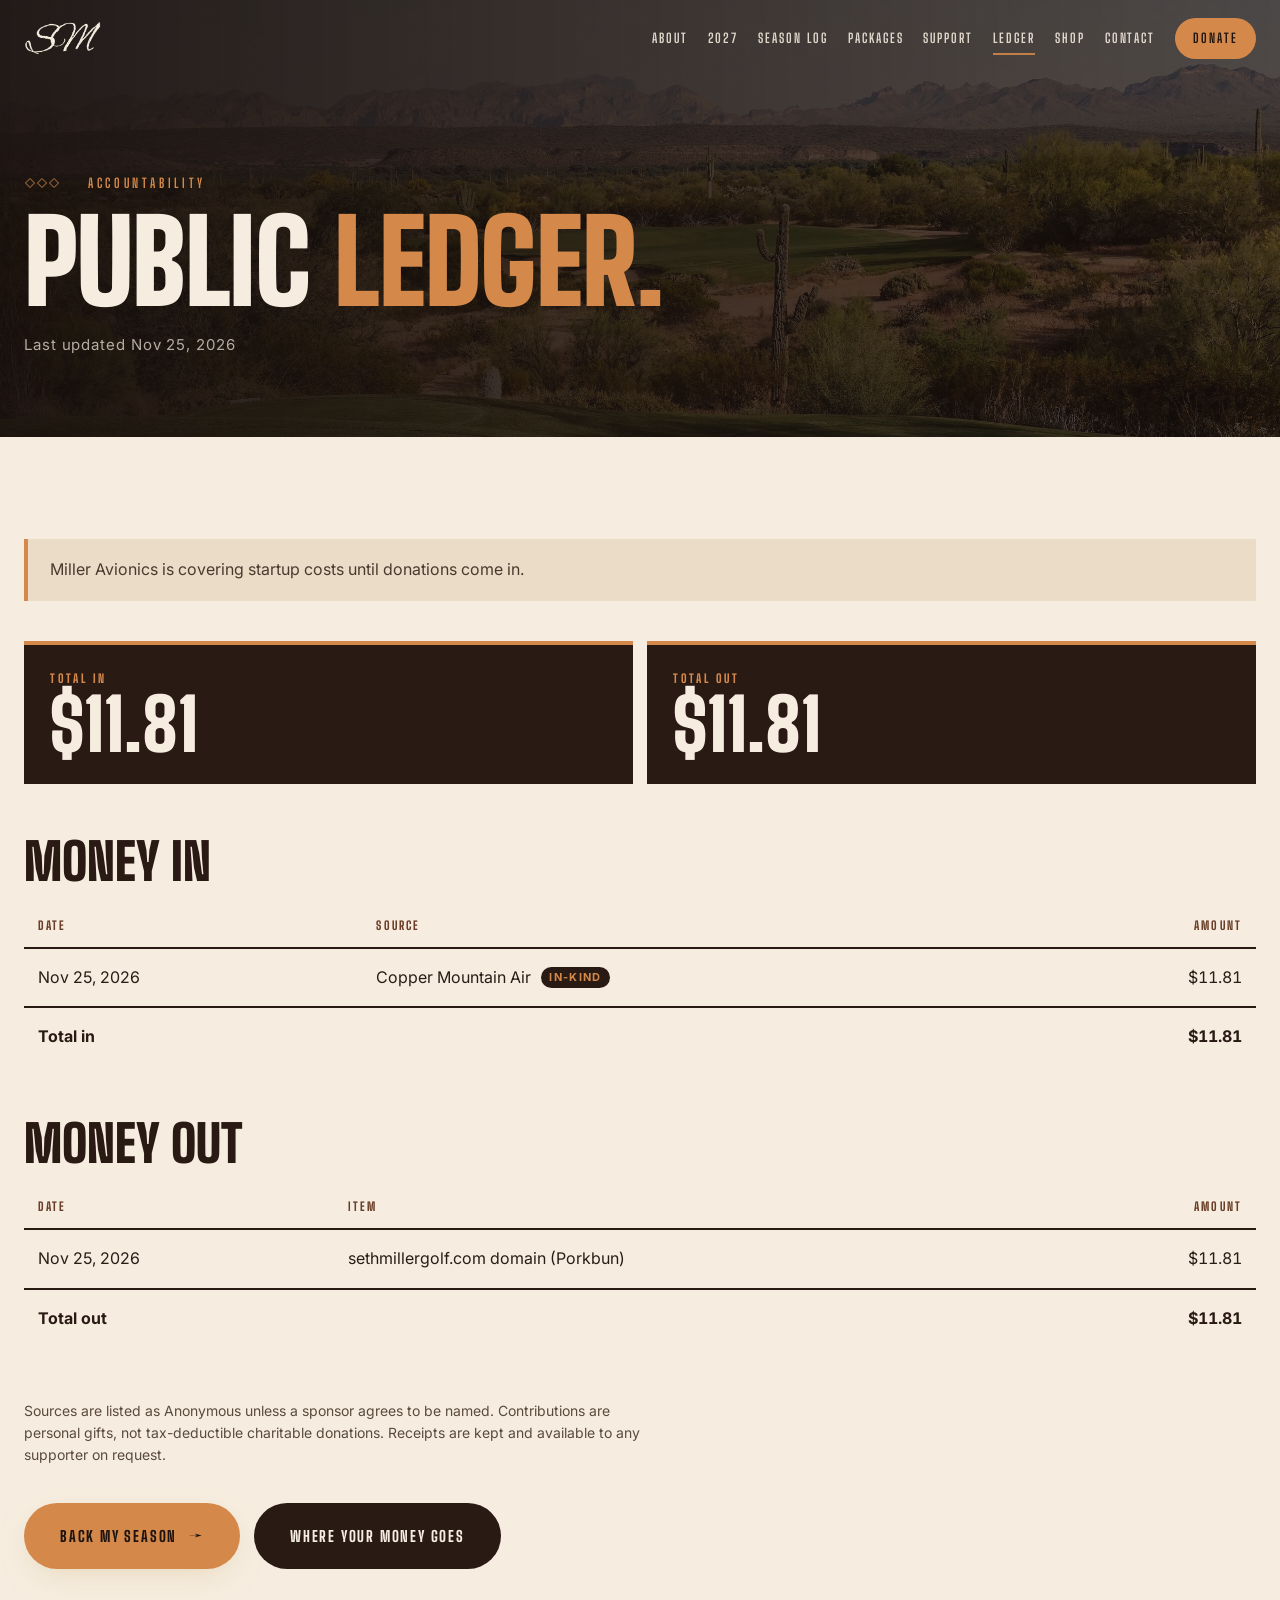
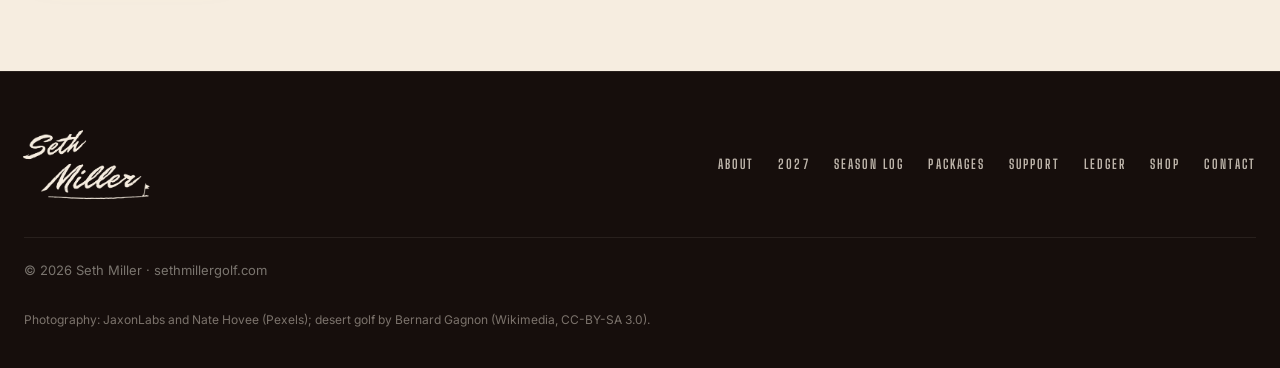
==== commit 4d8daa7b: "Add Shop page with Stripe checkout, supporter gifts on Support/packages, mobile menu fix" ====
--- a/ledger.html
+++ b/ledger.html
@@ -16,7 +16,7 @@
   <link rel="preconnect" href="https://fonts.googleapis.com" />
   <link rel="preconnect" href="https://fonts.gstatic.com" crossorigin />
   <link href="https://fonts.googleapis.com/css2?family=Big+Shoulders+Display:wght@400;700;800;900&family=Archivo:wdth,wght@75..125,400..800&family=Inter:wght@400;500;600&display=swap" rel="stylesheet" />
-    <link rel="stylesheet" href="styles.css?v=10" />
+    <link rel="stylesheet" href="styles.css?v=14" />
 </head>
 <body>
   <header class="site-header" data-header>
@@ -31,6 +31,7 @@
         <a href="index.html#packages">Packages</a>
         <a href="index.html#support">Support</a>
         <a href="ledger.html" aria-current="page">Ledger</a>
+        <a href="shop.html">Shop</a>
         <a href="index.html#contact">Contact</a>
         <a class="nav-donate" href="#" data-donate>Donate</a>
       </nav>
@@ -123,6 +124,7 @@
         <a href="index.html#packages">Packages</a>
         <a href="index.html#support">Support</a>
         <a href="ledger.html">Ledger</a>
+        <a href="shop.html">Shop</a>
         <a href="index.html#contact">Contact</a>
         <a data-social="instagram" href="#" target="_blank" rel="noopener noreferrer" hidden>Instagram</a>
         <a data-social="tiktok" href="#" target="_blank" rel="noopener noreferrer" hidden>TikTok</a>
--- a/styles.css
+++ b/styles.css
@@ -560,6 +560,7 @@
 .pkg-head { display: flex; justify-content: space-between; align-items: flex-end; gap: 32px; flex-wrap: wrap; }
 .pkg-lead { margin: 20px 0 0; max-width: 60ch; color: var(--muted); font-size: 18px; line-height: 1.65; }
 .pkg-grid { display: grid; grid-template-columns: repeat(3, 1fr); gap: 18px; margin-top: 48px; }
+
 .pkg-card {
   position: relative;
   padding: 28px 26px 26px;
@@ -678,19 +679,109 @@
 .log-kpis {
   display: grid; grid-template-columns: repeat(6, 1fr); gap: 12px; margin-bottom: 48px;
 }
+.log-kpis-4 {
+  grid-template-columns: repeat(4, 1fr);
+  gap: 16px;
+  margin-bottom: 40px;
+}
 .log-kpi {
   background: var(--g800); color: var(--cream); padding: 20px 18px; border-top: 4px solid var(--gold);
 }
+.log-kpis-4 .log-kpi { padding: 28px 24px 24px; }
 .log-kpi-teal { border-top-color: var(--turquoise); }
 .log-kpi span {
   display: block; font-family: var(--display); font-weight: 800; letter-spacing: .2em;
   text-transform: uppercase; font-size: 11px; color: var(--gold); margin-bottom: 6px;
 }
+.log-kpis-4 .log-kpi span { font-size: 12px; letter-spacing: .18em; margin-bottom: 10px; }
 .log-kpi-teal span { color: #5BB5AE; }
 .log-kpi strong {
   font-family: var(--display); font-stretch: 100%; font-weight: 900;
   font-size: clamp(32px, 3.8vw, 48px); line-height: 1;
 }
+.log-kpis-4 .log-kpi strong { font-size: clamp(44px, 6vw, 72px); }
+
+.page-hero-log { padding: 150px 0 64px; }
+.section-season-log { padding: clamp(48px, 7vw, 88px) 0 96px; }
+.log-block { margin: 56px 0 0; }
+.log-block h2 {
+  margin: 0 0 20px;
+  font-family: var(--display); font-stretch: 100%; font-weight: 900;
+  text-transform: uppercase; font-size: clamp(28px, 3.2vw, 40px);
+  color: var(--g800); line-height: 1;
+}
+.rounds-table {
+  width: 100%;
+  border-collapse: collapse;
+  font-family: var(--body);
+  font-size: 16px;
+  color: var(--g800);
+}
+.rounds-table th {
+  text-align: left;
+  font-family: var(--body);
+  font-weight: 600;
+  font-size: 11px;
+  letter-spacing: .12em;
+  text-transform: uppercase;
+  color: #6A5A4E;
+  padding: 0 16px 10px 0;
+  border-bottom: 1px solid rgba(42, 26, 20, 0.28);
+  white-space: nowrap;
+}
+.rounds-table th:last-child,
+.rounds-table td:last-child { text-align: right; padding-right: 0; }
+.rounds-table td {
+  padding: 16px 16px 16px 0;
+  border-bottom: 1px solid rgba(42, 26, 20, 0.12);
+  vertical-align: baseline;
+}
+.re-date {
+  white-space: nowrap;
+  font-variant-numeric: tabular-nums;
+  font-weight: 600;
+  color: #4A3A2E;
+  width: 1%;
+  padding-right: 28px;
+}
+.re-course { font-weight: 500; }
+.re-course .log-type { margin-right: 10px; vertical-align: 1px; }
+.re-result {
+  font-family: var(--display);
+  font-weight: 800;
+  font-size: 20px;
+  letter-spacing: .02em;
+  white-space: nowrap;
+  font-variant-numeric: tabular-nums;
+}
+.log-quiet { margin: 0; color: #5A4A3E; font-size: 15px; }
+.chart-panel-sm { padding: 20px 22px 14px; margin-bottom: 8px; }
+.chart-panel-sm .chart-head { margin-bottom: 8px; }
+.chart-panel-sm .chart-head h2 { font-size: clamp(20px, 2.4vw, 26px); }
+.chart-panel-sm .chart-empty { padding: 18px 0 12px; }
+.chart-panel-sm .chart-empty-copy { margin: 0; font-size: 14px; }
+.section-season-log .ledger-cta { margin-top: 64px; }
+
+@media (max-width: 799px) {
+  .log-kpis-4 { grid-template-columns: repeat(2, 1fr); gap: 12px; }
+  .log-kpis-4 .log-kpi { padding: 22px 18px 18px; }
+  .log-kpis-4 .log-kpi strong { font-size: clamp(40px, 12vw, 56px); }
+  .rounds-table, .rounds-table tbody, .rounds-table tr, .rounds-table td, .rounds-table th { display: block; width: 100%; }
+  .rounds-table thead { position: absolute; width: 1px; height: 1px; padding: 0; margin: -1px; overflow: hidden; clip: rect(0,0,0,0); border: 0; }
+  .rounds-table tr {
+    display: grid;
+    grid-template-columns: 1fr auto;
+    grid-template-areas: "date result" "course course";
+    gap: 2px 12px;
+    padding: 14px 0;
+    border-bottom: 1px solid rgba(42, 26, 20, 0.14);
+  }
+  .rounds-table td { border: 0; padding: 0; width: auto; text-align: left; }
+  .rounds-table td:last-child { text-align: right; }
+  .re-date { grid-area: date; padding-right: 0; font-size: 14px; }
+  .re-course { grid-area: course; }
+  .re-result { grid-area: result; font-size: 22px; }
+}
 
 .chart-panel {
   background: var(--g800); color: var(--cream); padding: 26px 28px 22px;
@@ -702,6 +793,7 @@
   text-transform: uppercase; font-size: clamp(26px, 3vw, 36px); line-height: 1; color: var(--cream);
 }
 .chart-legend { display: flex; gap: 18px; font-size: 13px; color: var(--muted); }
+.chart-legend[hidden] { display: none; }
 .legend-item { display: inline-flex; align-items: center; gap: 7px; }
 .legend-dot { width: 10px; height: 10px; border-radius: 50%; display: inline-block; }
 .legend-score { background: var(--gold); }
@@ -836,13 +928,13 @@
 
 @media (max-width: 959px) {
   .pkg-grid, .mockup-grid { grid-template-columns: 1fr; }
-  .log-kpis { grid-template-columns: repeat(3, 1fr); }
+  .log-kpis:not(.log-kpis-4) { grid-template-columns: repeat(3, 1fr); }
   .psnap-stats { grid-template-columns: repeat(2, auto); width: 100%; }
   .season-log-snap { flex-direction: column; align-items: flex-start; }
   .season-log-snap .btn { width: 100%; }
 }
 @media (max-width: 600px) {
-  .log-kpis { grid-template-columns: repeat(2, 1fr); }
+  .log-kpis:not(.log-kpis-4) { grid-template-columns: repeat(2, 1fr); }
   .ridge-saguaro { width: 48px; height: 70px; bottom: 6px; right: 18px; }
   .pkg-actions .btn { width: 100%; }
 }
@@ -852,3 +944,71 @@
 
 .mockup-cap h4 { display: flex; justify-content: space-between; align-items: baseline; gap: 8px; }
 .cap-zoom { font-family: var(--body); font-size: 11px; font-weight: 600; letter-spacing: .08em; color: var(--gold); text-transform: uppercase; white-space: nowrap; }
+
+.how-it-works {
+  margin-top: 56px; padding-top: 42px;
+  border-top: 1px solid rgba(246, 237, 224, 0.14);
+}
+.how-title {
+  margin: 0 0 22px;
+  font-family: var(--display); font-stretch: 100%; font-weight: 900;
+  font-size: clamp(28px, 3.2vw, 40px); text-transform: uppercase;
+  line-height: 1; color: var(--cream);
+}
+.how-grid { display: grid; grid-template-columns: 1fr 1fr; gap: 20px; }
+.how-grid-3 { grid-template-columns: repeat(3, 1fr); }
+.how-card {
+  padding: 24px 24px 22px;
+  background: rgba(22, 14, 12, 0.35);
+  border: 1px solid rgba(246, 237, 224, 0.14);
+}
+.how-card h4 {
+  margin: 0 0 10px;
+  font-family: var(--display); font-weight: 800; font-size: 18px;
+  letter-spacing: .12em; text-transform: uppercase; color: var(--gold);
+}
+.how-card p { margin: 0; font-size: 16px; line-height: 1.55; color: var(--muted); }
+
+.section-supporters { background: var(--cream); color: var(--ink); padding: clamp(48px, 7vw, 88px) 0; }
+.supporters-wall { margin-top: 36px; }
+.supporters-empty {
+  padding: 28px 0 8px;
+  max-width: 46ch;
+  font-size: 17px; line-height: 1.6; color: #4A3A2E;
+}
+.supporters-list {
+  list-style: none; margin: 0; padding: 0;
+  display: grid; grid-template-columns: repeat(auto-fill, minmax(180px, 1fr));
+  gap: 12px;
+}
+.supporters-list li {
+  padding: 16px 18px;
+  background: var(--cream-2);
+  border-left: 3px solid var(--gold);
+  font-weight: 600; color: var(--g800);
+}
+.supporter-anon { font-style: italic; font-weight: 500; color: #5A4A3E; }
+
+@media (max-width: 799px) {
+  .how-grid, .how-grid-3 { grid-template-columns: 1fr; }
+}
+
+/* Mobile menu fix: the solid header's backdrop-filter traps the fixed menu inside the header after scrolling. */
+body.nav-open .site-header { backdrop-filter: none; -webkit-backdrop-filter: none; }
+
+/* Support thank-you gift callout */
+.gift-callout { margin: 0 0 36px; padding: 22px 0 0; border-top: 1px solid rgba(245,241,230,.14); }
+.gift-callout-kicker {
+  margin: 0 0 16px;
+  font-family: var(--display); font-weight: 700; font-size: 12px;
+  letter-spacing: .22em; text-transform: uppercase; color: var(--khaki);
+}
+.gift-callout-kicker a { color: var(--gold); text-decoration: underline; text-underline-offset: 3px; }
+.gift-callout-grid { display: grid; grid-template-columns: repeat(3, 1fr); gap: 12px; }
+.gift-callout figure { margin: 0; min-width: 0; background: var(--g800); border: 1px solid rgba(212,137,74,.35); border-radius: 12px; overflow: hidden; }
+.gift-callout img { width: 100%; height: auto; aspect-ratio: 1 / 1; object-fit: cover; object-position: center; background: #fff; }
+.gift-callout figcaption { padding: 10px 12px 12px; font-size: 13px; line-height: 1.4; color: var(--muted); }
+@media (max-width: 700px) {
+  .gift-callout-grid { gap: 8px; }
+  .gift-callout figcaption { padding: 7px 8px 9px; font-size: 11.5px; }
+}
